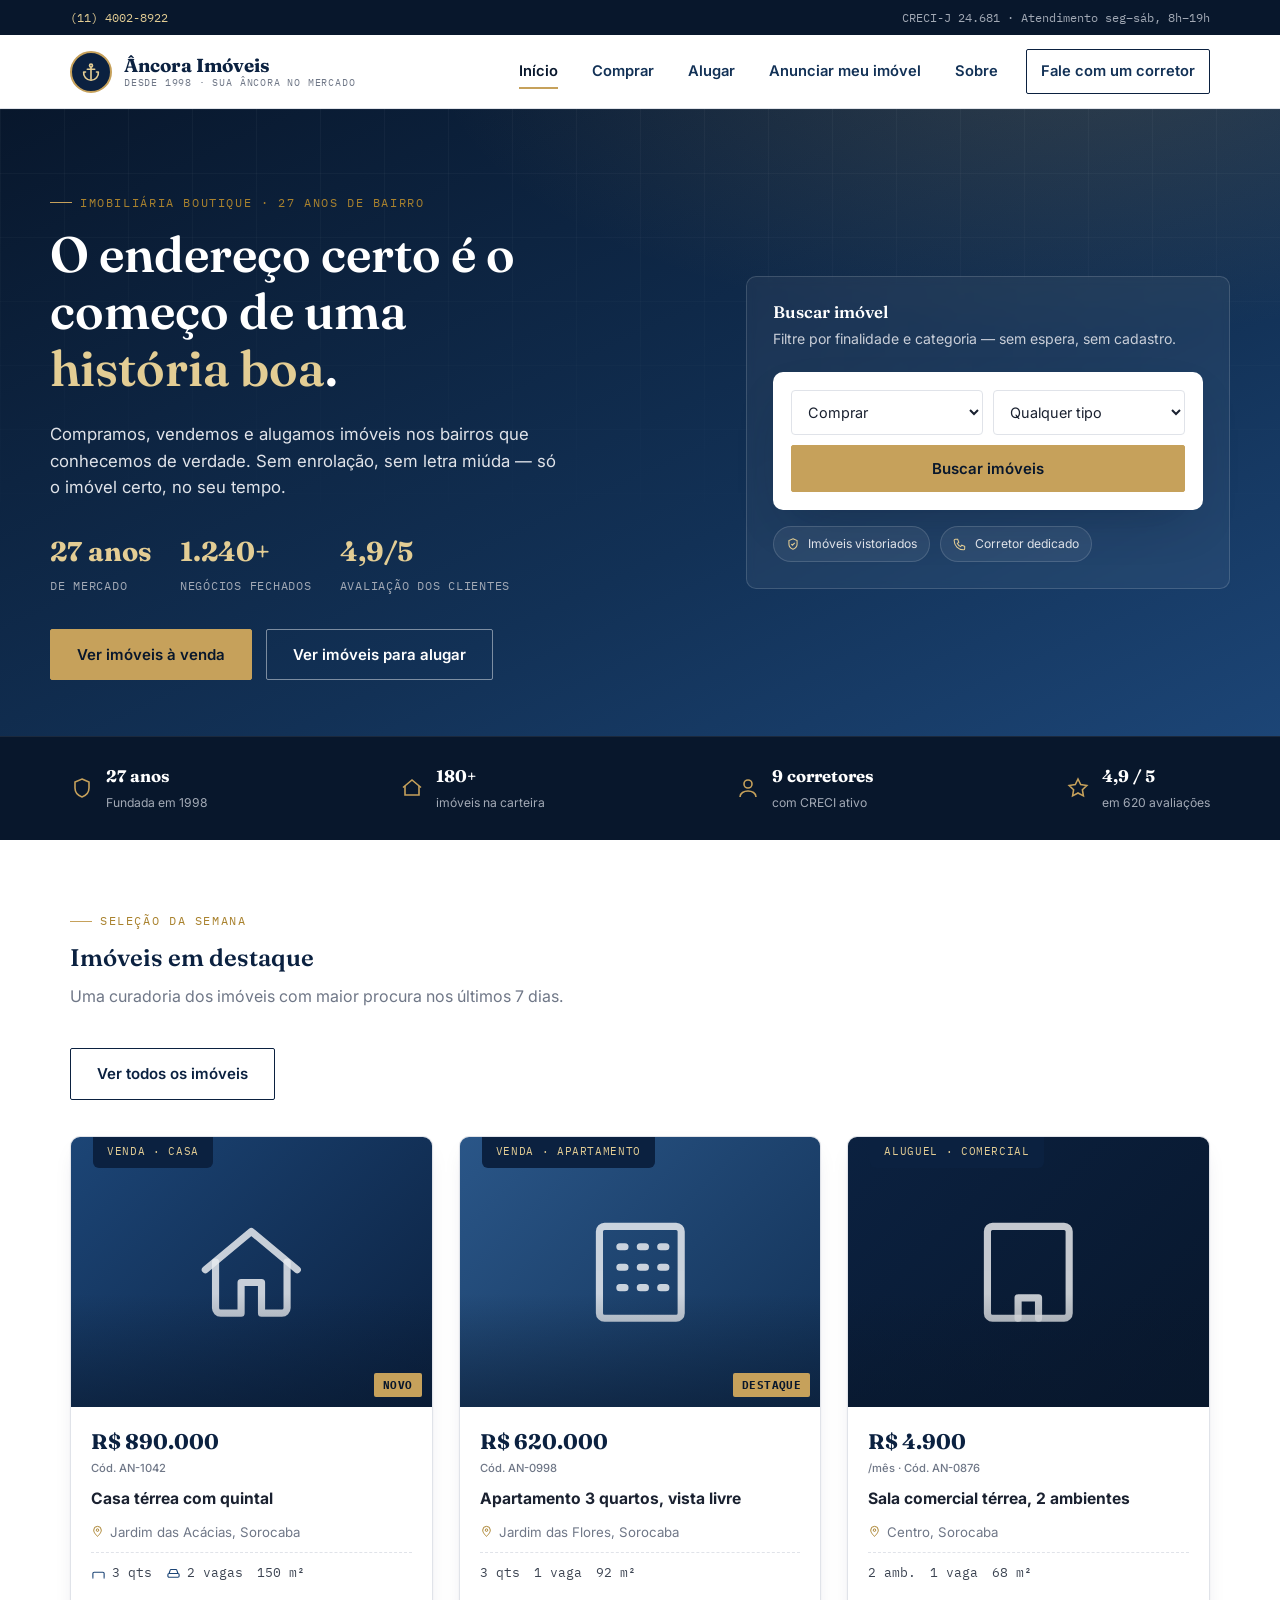
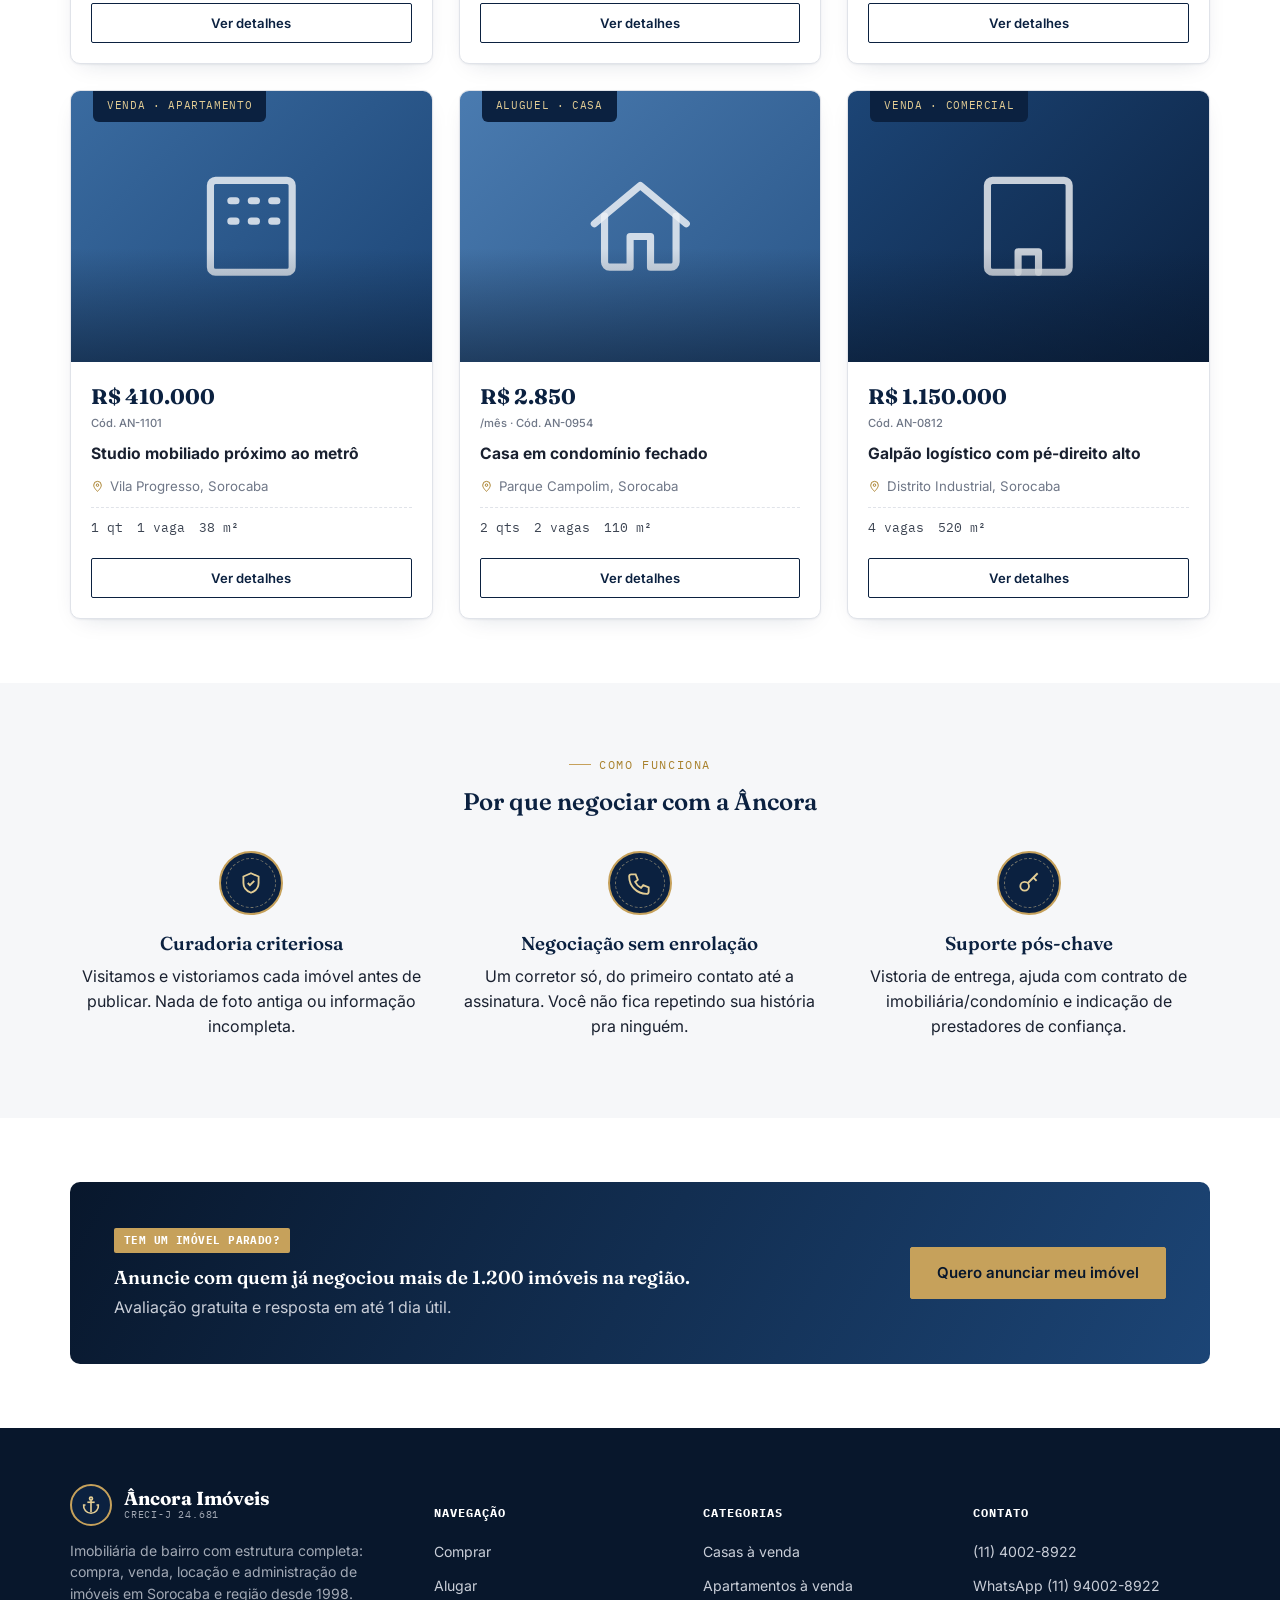
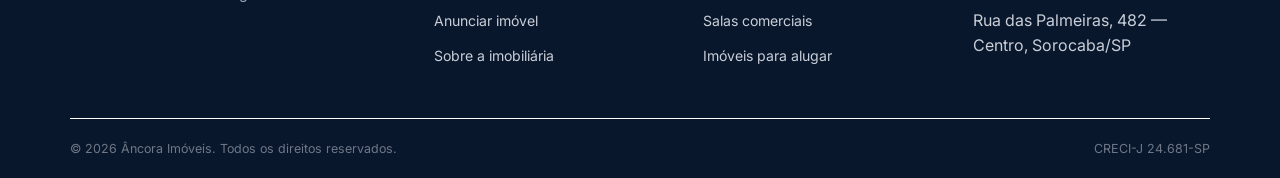
==== html/index.html @ 30a6186c "fix: mostrar ilustrações quando o catálogo não inclui fotos" ====
<!DOCTYPE html>
<html lang="pt-BR">
<head>
<meta charset="UTF-8">
<meta name="viewport" content="width=device-width, initial-scale=1.0">
<title>Âncora Imóveis — Comprar, alugar e anunciar imóveis</title>
<meta name="description" content="Imobiliária com 27 anos de mercado. Compre, alugue ou anuncie seu imóvel com quem entende do seu bairro.">
<link rel="preconnect" href="https://fonts.googleapis.com">
<link href="https://fonts.googleapis.com/css2?family=Fraunces:wght@500;600;700&family=Inter:wght@400;500;600;700&family=IBM+Plex+Mono:wght@500;600&display=swap" rel="stylesheet">
<link rel="stylesheet" href="../css/style.css">
</head>
<body>
<a class="skip-link" href="#conteudo">Pular para o conteúdo</a>

<div class="topbar">
  <div class="container">
    <div class="topbar__links">
      <a href="tel:+551140028922">(11) 4002-8922</a>
    </div>
    <div class="topbar__seal">CRECI-J 24.681 · Atendimento seg–sáb, 8h–19h</div>
  </div>
</div>

<header class="header">
  <div class="container">
    <a href="index.html" class="brand">
      <span class="brand__mark"><svg viewBox="0 0 24 24" fill="none" stroke="currentColor" stroke-width="1.8" stroke-linecap="round" stroke-linejoin="round" style="color:#e3cd94"><circle cx="12" cy="5" r="1.6"/><path d="M12 7v13"/><path d="M6 12H4a8 8 0 0 0 8 9 8 8 0 0 0 8-9h-2"/><path d="M8 9h8"/></svg></span>
      <span class="brand__text">
        <span class="brand__name">Âncora Imóveis</span>
        <span class="brand__tag">Desde 1998 · sua âncora no mercado</span>
      </span>
    </a>

    <input type="checkbox" id="nav-toggle" class="nav-toggle" aria-label="Menu de navegação" aria-controls="nav-principal">
    <nav id="nav-principal" class="nav" aria-label="Navegação principal">
      <a href="index.html" class="is-active" aria-current="page">Início</a>
      <a href="comprar.html">Comprar</a>
      <a href="alugar.html">Alugar</a>
      <a href="anunciar.html">Anunciar meu imóvel</a>
      <a href="sobre.html">Sobre</a>
      <a href="anunciar.html#contato" class="btn btn-outline-navy btn-sm">Fale com um corretor</a>
    </nav>
    <label for="nav-toggle" class="nav-toggle-btn" aria-hidden="true">
      <svg viewBox="0 0 24 24" fill="none" stroke="currentColor" stroke-width="2" stroke-linecap="round"><path d="M4 7h16M4 12h16M4 17h16"/></svg>
    </label>
  </div>
</header>

<main id="conteudo" tabindex="-1">

<section class="hero">
  <div class="container hero__inner">
    <div>
      <span class="eyebrow">Imobiliária boutique · 27 anos de bairro</span>
      <h1>O endereço certo é o começo de uma <em>história boa</em>.</h1>
      <p class="hero__lead">Compramos, vendemos e alugamos imóveis nos bairros que conhecemos de verdade. Sem enrolação, sem letra miúda — só o imóvel certo, no seu tempo.</p>

      <div class="hero__stats">
        <div class="hero__stat"><b>27 anos</b><span>de mercado</span></div>
        <div class="hero__stat"><b>1.240+</b><span>negócios fechados</span></div>
        <div class="hero__stat"><b>4,9/5</b><span>avaliação dos clientes</span></div>
      </div>

      <div class="hero__actions">
        <a href="comprar.html" class="btn btn-primary">Ver imóveis à venda</a>
        <a href="alugar.html" class="btn btn-outline">Ver imóveis para alugar</a>
      </div>
    </div>

    <div class="hero__panel">
      <h3>Buscar imóvel</h3>
      <p>Filtre por finalidade e categoria — sem espera, sem cadastro.</p>
      <form class="quicksearch" action="comprar.html" method="get">
        <select name="finalidade" aria-label="Finalidade">
          <option>Comprar</option>
          <option>Alugar</option>
        </select>
        <select name="tipo" aria-label="Tipo de imóvel">
          <option value="">Qualquer tipo</option>
          <option value="casa">Casa</option>
          <option value="apartamento">Apartamento</option>
          <option value="comercial">Comercial</option>
        </select>
        <button type="submit" class="btn btn-primary">Buscar imóveis</button>
      </form>
      <div class="hero__badge-row">
        <span class="mini-seal"><svg viewBox="0 0 24 24" fill="none" stroke="currentColor" stroke-width="1.8"><path d="M12 3l7 3v6c0 4.5-3 7.5-7 9-4-1.5-7-4.5-7-9V6l7-3Z"/><path d="M9 12l2 2 4-4"/></svg> Imóveis vistoriados</span>
        <span class="mini-seal"><svg viewBox="0 0 24 24" fill="none" stroke="currentColor" stroke-width="1.8"><path d="M4 4h4l2 5-2.5 2a12 12 0 0 0 5.5 5.5l2-2.5 5 2v4a2 2 0 0 1-2 2A16 16 0 0 1 2 6a2 2 0 0 1 2-2Z"/></svg> Corretor dedicado</span>
      </div>
    </div>
  </div>
</section>

<div class="trustbar">
  <div class="container">
    <div class="trustbar__item">
      <svg viewBox="0 0 24 24" fill="none" stroke="currentColor" stroke-width="1.6"><path d="M12 3l7 3v6c0 4.5-3 7.5-7 9-4-1.5-7-4.5-7-9V6l7-3Z"/></svg>
      <div><b>27 anos</b><span>Fundada em 1998</span></div>
    </div>
    <div class="trustbar__item">
      <svg viewBox="0 0 24 24" fill="none" stroke="currentColor" stroke-width="1.6"><path d="M3 11.5 12 4l9 7.5"/><path d="M5 10v9h14v-9"/></svg>
      <div><b>180+</b><span>imóveis na carteira</span></div>
    </div>
    <div class="trustbar__item">
      <svg viewBox="0 0 24 24" fill="none" stroke="currentColor" stroke-width="1.6"><circle cx="12" cy="8" r="4"/><path d="M4 21c0-4 4-6 8-6s8 2 8 6"/></svg>
      <div><b>9 corretores</b><span>com CRECI ativo</span></div>
    </div>
    <div class="trustbar__item">
      <svg viewBox="0 0 24 24" fill="none" stroke="currentColor" stroke-width="1.6"><path d="M12 3l2.7 5.6 6.1.9-4.4 4.3 1 6.1L12 17l-5.4 2.9 1-6.1L3.2 9.5l6.1-.9L12 3Z"/></svg>
      <div><b>4,9 / 5</b><span>em 620 avaliações</span></div>
    </div>
  </div>
</div>

<section class="section">
  <div class="container">
    <div class="section-head section-head--split">
      <div>
        <span class="eyebrow">Seleção da semana</span>
        <h2>Imóveis em destaque</h2>
        <p>Uma curadoria dos imóveis com maior procura nos últimos 7 dias.</p>
      </div>
      <a href="comprar.html" class="btn btn-outline-navy">Ver todos os imóveis</a>
    </div>

    <div class="grid grid--3">

      <article class="card">
        <span class="card__tab">Venda · Casa</span>
        <a href="imovel.html" class="card__photo ph-1">
          <span class="card__status">Novo</span>
          <svg viewBox="0 0 24 24" fill="none" stroke="currentColor" stroke-width="1.4" stroke-linecap="round" stroke-linejoin="round"><path d="M3 11.5 12 4l9 7.5"/><path d="M5 10v9a1 1 0 0 0 1 1h4v-6h4v6h4a1 1 0 0 0 1-1v-9"/></svg>
        </a>
        <div class="card__body">
          <div class="card__price">R$ 890.000 <small>Cód. AN-1042</small></div>
          <div class="card__title">Casa térrea com quintal</div>
          <div class="card__loc"><svg viewBox="0 0 24 24" fill="none" stroke="currentColor" stroke-width="1.8"><path d="M12 21s-7-6.1-7-11.5A7 7 0 0 1 19 9.5C19 14.9 12 21 12 21Z"/><circle cx="12" cy="9.5" r="2.3"/></svg> Jardim das Acácias, Sorocaba</div>
          <div class="card__meta">
            <span><svg viewBox="0 0 24 24" fill="none" stroke="currentColor" stroke-width="1.8"><path d="M3 18v-6a2 2 0 0 1 2-2h14a2 2 0 0 1 2 2v6"/><path d="M3 18v2M21 18v2"/></svg> 3 qts</span>
            <span><svg viewBox="0 0 24 24" fill="none" stroke="currentColor" stroke-width="1.8"><rect x="3" y="12" width="18" height="6" rx="2"/><path d="M5 12 6.5 7A2 2 0 0 1 8.4 5.5h7.2A2 2 0 0 1 17.5 7L19 12"/></svg> 2 vagas</span>
            <span>150 m²</span>
          </div>
        </div>
        <div class="card__cta"><a href="imovel.html" class="btn btn-outline-navy btn-block btn-sm">Ver detalhes</a></div>
      </article>

      <article class="card">
        <span class="card__tab">Venda · Apartamento</span>
        <a href="imovel.html" class="card__photo ph-2">
          <span class="card__status">Destaque</span>
          <svg viewBox="0 0 24 24" fill="none" stroke="currentColor" stroke-width="1.4" stroke-linecap="round" stroke-linejoin="round"><rect x="4" y="3" width="16" height="18" rx="1"/><path d="M8 7h1M12 7h1M16 7h1M8 11h1M12 11h1M16 11h1M8 15h1M12 15h1M16 15h1"/></svg>
        </a>
        <div class="card__body">
          <div class="card__price">R$ 620.000 <small>Cód. AN-0998</small></div>
          <div class="card__title">Apartamento 3 quartos, vista livre</div>
          <div class="card__loc"><svg viewBox="0 0 24 24" fill="none" stroke="currentColor" stroke-width="1.8"><path d="M12 21s-7-6.1-7-11.5A7 7 0 0 1 19 9.5C19 14.9 12 21 12 21Z"/><circle cx="12" cy="9.5" r="2.3"/></svg> Jardim das Flores, Sorocaba</div>
          <div class="card__meta">
            <span>3 qts</span>
            <span>1 vaga</span>
            <span>92 m²</span>
          </div>
        </div>
        <div class="card__cta"><a href="imovel.html" class="btn btn-outline-navy btn-block btn-sm">Ver detalhes</a></div>
      </article>

      <article class="card">
        <span class="card__tab">Aluguel · Comercial</span>
        <a href="imovel.html" class="card__photo ph-4">
          <svg viewBox="0 0 24 24" fill="none" stroke="currentColor" stroke-width="1.4" stroke-linecap="round" stroke-linejoin="round"><rect x="4" y="3" width="16" height="18" rx="1"/><path d="M10 21v-4h4v4"/></svg>
        </a>
        <div class="card__body">
          <div class="card__price">R$ 4.900<small>/mês · Cód. AN-0876</small></div>
          <div class="card__title">Sala comercial térrea, 2 ambientes</div>
          <div class="card__loc"><svg viewBox="0 0 24 24" fill="none" stroke="currentColor" stroke-width="1.8"><path d="M12 21s-7-6.1-7-11.5A7 7 0 0 1 19 9.5C19 14.9 12 21 12 21Z"/><circle cx="12" cy="9.5" r="2.3"/></svg> Centro, Sorocaba</div>
          <div class="card__meta">
            <span>2 amb.</span>
            <span>1 vaga</span>
            <span>68 m²</span>
          </div>
        </div>
        <div class="card__cta"><a href="imovel.html" class="btn btn-outline-navy btn-block btn-sm">Ver detalhes</a></div>
      </article>

      <article class="card">
        <span class="card__tab">Venda · Apartamento</span>
        <a href="imovel.html" class="card__photo ph-3">
          <svg viewBox="0 0 24 24" fill="none" stroke="currentColor" stroke-width="1.4" stroke-linecap="round" stroke-linejoin="round"><rect x="4" y="3" width="16" height="18" rx="1"/><path d="M8 7h1M12 7h1M16 7h1M8 11h1M12 11h1M16 11h1"/></svg>
        </a>
        <div class="card__body">
          <div class="card__price">R$ 410.000 <small>Cód. AN-1101</small></div>
          <div class="card__title">Studio mobiliado próximo ao metrô</div>
          <div class="card__loc"><svg viewBox="0 0 24 24" fill="none" stroke="currentColor" stroke-width="1.8"><path d="M12 21s-7-6.1-7-11.5A7 7 0 0 1 19 9.5C19 14.9 12 21 12 21Z"/><circle cx="12" cy="9.5" r="2.3"/></svg> Vila Progresso, Sorocaba</div>
          <div class="card__meta">
            <span>1 qt</span>
            <span>1 vaga</span>
            <span>38 m²</span>
          </div>
        </div>
        <div class="card__cta"><a href="imovel.html" class="btn btn-outline-navy btn-block btn-sm">Ver detalhes</a></div>
      </article>

      <article class="card">
        <span class="card__tab">Aluguel · Casa</span>
        <a href="imovel.html" class="card__photo ph-5">
          <svg viewBox="0 0 24 24" fill="none" stroke="currentColor" stroke-width="1.4" stroke-linecap="round" stroke-linejoin="round"><path d="M3 11.5 12 4l9 7.5"/><path d="M5 10v9a1 1 0 0 0 1 1h4v-6h4v6h4a1 1 0 0 0 1-1v-9"/></svg>
        </a>
        <div class="card__body">
          <div class="card__price">R$ 2.850<small>/mês · Cód. AN-0954</small></div>
          <div class="card__title">Casa em condomínio fechado</div>
          <div class="card__loc"><svg viewBox="0 0 24 24" fill="none" stroke="currentColor" stroke-width="1.8"><path d="M12 21s-7-6.1-7-11.5A7 7 0 0 1 19 9.5C19 14.9 12 21 12 21Z"/><circle cx="12" cy="9.5" r="2.3"/></svg> Parque Campolim, Sorocaba</div>
          <div class="card__meta">
            <span>2 qts</span>
            <span>2 vagas</span>
            <span>110 m²</span>
          </div>
        </div>
        <div class="card__cta"><a href="imovel.html" class="btn btn-outline-navy btn-block btn-sm">Ver detalhes</a></div>
      </article>

      <article class="card">
        <span class="card__tab">Venda · Comercial</span>
        <a href="imovel.html" class="card__photo ph-1">
          <svg viewBox="0 0 24 24" fill="none" stroke="currentColor" stroke-width="1.4" stroke-linecap="round" stroke-linejoin="round"><rect x="4" y="3" width="16" height="18" rx="1"/><path d="M10 21v-4h4v4"/></svg>
        </a>
        <div class="card__body">
          <div class="card__price">R$ 1.150.000 <small>Cód. AN-0812</small></div>
          <div class="card__title">Galpão logístico com pé-direito alto</div>
          <div class="card__loc"><svg viewBox="0 0 24 24" fill="none" stroke="currentColor" stroke-width="1.8"><path d="M12 21s-7-6.1-7-11.5A7 7 0 0 1 19 9.5C19 14.9 12 21 12 21Z"/><circle cx="12" cy="9.5" r="2.3"/></svg> Distrito Industrial, Sorocaba</div>
          <div class="card__meta">
            <span>4 vagas</span>
            <span>520 m²</span>
          </div>
        </div>
        <div class="card__cta"><a href="imovel.html" class="btn btn-outline-navy btn-block btn-sm">Ver detalhes</a></div>
      </article>

    </div>
  </div>
</section>

<section class="section section--muted">
  <div class="container">
    <div class="section-head text-center" style="margin-left:auto;margin-right:auto;text-align:center">
      <span class="eyebrow" style="justify-content:center">Como funciona</span>
      <h2>Por que negociar com a Âncora</h2>
    </div>
    <div class="grid grid--3">
      <div style="text-align:center">
        <div class="seal" style="margin:0 auto 18px"><svg viewBox="0 0 24 24" fill="none" stroke="currentColor" stroke-width="1.7"><path d="M12 3l7 3v6c0 4.5-3 7.5-7 9-4-1.5-7-4.5-7-9V6l7-3Z"/><path d="M9 12l2 2 4-4"/></svg></div>
        <h3>Curadoria criteriosa</h3>
        <p>Visitamos e vistoriamos cada imóvel antes de publicar. Nada de foto antiga ou informação incompleta.</p>
      </div>
      <div style="text-align:center">
        <div class="seal" style="margin:0 auto 18px"><svg viewBox="0 0 24 24" fill="none" stroke="currentColor" stroke-width="1.7"><path d="M4 4h4l2 5-2.5 2a12 12 0 0 0 5.5 5.5l2-2.5 5 2v4a2 2 0 0 1-2 2A16 16 0 0 1 2 6a2 2 0 0 1 2-2Z"/></svg></div>
        <h3>Negociação sem enrolação</h3>
        <p>Um corretor só, do primeiro contato até a assinatura. Você não fica repetindo sua história pra ninguém.</p>
      </div>
      <div style="text-align:center">
        <div class="seal" style="margin:0 auto 18px"><svg viewBox="0 0 24 24" fill="none" stroke="currentColor" stroke-width="1.7"><circle cx="8" cy="15" r="4"/><path d="M11 12 20 3"/><path d="M16 7l3 3"/></svg></div>
        <h3>Suporte pós-chave</h3>
        <p>Vistoria de entrega, ajuda com contrato de imobiliária/condomínio e indicação de prestadores de confiança.</p>
      </div>
    </div>
  </div>
</section>

<section class="section">
  <div class="container">
    <div class="cta-band">
      <div>
        <span class="badge-gold">Tem um imóvel parado?</span>
        <h3>Anuncie com quem já negociou mais de 1.200 imóveis na região.</h3>
        <p>Avaliação gratuita e resposta em até 1 dia útil.</p>
      </div>
      <a href="anunciar.html" class="btn btn-primary">Quero anunciar meu imóvel</a>
    </div>
  </div>
</section>

</main>

<footer class="footer">
  <div class="container">
    <div class="footer__grid">
      <div class="footer__brand">
        <a href="index.html" class="brand" style="margin-bottom:14px;display:flex">
          <span class="brand__mark"><svg viewBox="0 0 24 24" fill="none" stroke="currentColor" stroke-width="1.8" style="color:#e3cd94"><circle cx="12" cy="5" r="1.6"/><path d="M12 7v13"/><path d="M6 12H4a8 8 0 0 0 8 9 8 8 0 0 0 8-9h-2"/><path d="M8 9h8"/></svg></span>
          <span class="brand__text">
            <span class="brand__name">Âncora Imóveis</span>
            <span class="brand__tag">CRECI-J 24.681</span>
          </span>
        </a>
        <p>Imobiliária de bairro com estrutura completa: compra, venda, locação e administração de imóveis em Sorocaba e região desde 1998.</p>
      </div>
      <div>
        <h5>Navegação</h5>
        <ul>
          <li><a href="comprar.html">Comprar</a></li>
          <li><a href="alugar.html">Alugar</a></li>
          <li><a href="anunciar.html">Anunciar imóvel</a></li>
          <li><a href="sobre.html">Sobre a imobiliária</a></li>
        </ul>
      </div>
      <div>
        <h5>Categorias</h5>
        <ul>
          <li><a href="comprar.html#cat-casa">Casas à venda</a></li>
          <li><a href="comprar.html#cat-apto">Apartamentos à venda</a></li>
          <li><a href="comprar.html#cat-comercial">Salas comerciais</a></li>
          <li><a href="alugar.html">Imóveis para alugar</a></li>
        </ul>
      </div>
      <div>
        <h5>Contato</h5>
        <ul>
          <li><a href="tel:+551140028922">(11) 4002-8922</a></li>
          <li><a href="https://wa.me/5511940028922">WhatsApp (11) 94002-8922</a></li>

          <li>Rua das Palmeiras, 482 — Centro, Sorocaba/SP</li>
        </ul>
      </div>
    </div>
    <div class="footer__bottom">
      <span>© 2026 Âncora Imóveis. Todos os direitos reservados.</span>
      <span>CRECI-J 24.681-SP</span>
    </div>
  </div>
</footer>

<script src="../script/main.js"></script>
</body>
</html>
---- css/style.css ----
:root{
  --navy-950:#08172c;
  --navy-900:#0b2140;
  --navy-800:#123156;
  --navy-700:#1c4576;
  --white:#ffffff;
  --gray-50:#f6f7f9;
  --gray-100:#eef0f3;
  --gray-200:#e0e3e9;
  --gray-300:#c9ced8;
  --gray-400:#a2a9b5;
  --gray-500:#6f7787;
  --gray-700:#3c4452;
  --ink:#1a2130;
  --gold-300:#e3cd94;
  --gold-500:#c6a15b;
  --gold-600:#a9822e;
  --ok:#2f7a4f;

  
  --f-display:"Fraunces", Georgia, "Times New Roman", serif;
  --f-body:"Inter", -apple-system, BlinkMacSystemFont, "Segoe UI", sans-serif;
  --f-mono:"IBM Plex Mono", "Courier New", monospace;

  
  --radius-s:4px;
  --radius-m:10px;
  --shadow-card:0 1px 2px rgba(11,33,64,.06), 0 8px 24px -12px rgba(11,33,64,.18);
  --shadow-pop:0 20px 50px -20px rgba(8,23,44,.35);
  --container:1180px;
}

*,*::before,*::after{box-sizing:border-box}
html{scroll-behavior:smooth}
body{
  margin:0;
  font-family:var(--f-body);
  color:var(--ink);
  background:var(--white);
  line-height:1.55;
  -webkit-font-smoothing:antialiased;
}
img{max-width:100%;display:block}
a{color:inherit;text-decoration:none}
ul{list-style:none;margin:0;padding:0}
h1,h2,h3,h4{font-family:var(--f-display);margin:0 0 .5em;font-weight:600;color:var(--navy-900);line-height:1.15}
p{margin:0 0 1em}
button{font-family:inherit}
:focus-visible{outline:3px solid var(--gold-500);outline-offset:2px}

.skip-link{
  position:fixed;top:12px;left:12px;z-index:100;
  padding:10px 16px;background:var(--white);color:var(--navy-950);
  transform:translateY(calc(-100% - 16px));
}
.skip-link:focus{transform:none}
#conteudo,#contato{scroll-margin-top:88px}

.container{max-width:var(--container);margin:0 auto;padding:0 20px}
.section{padding:64px 0}
.section--tight{padding:40px 0}
.section--muted{background:var(--gray-50)}
.section--navy{background:linear-gradient(160deg,var(--navy-950),var(--navy-800));color:var(--white)}
.section--navy h2,.section--navy h3{color:var(--white)}

.eyebrow{
  font-family:var(--f-mono);
  font-size:.72rem;
  letter-spacing:.14em;
  text-transform:uppercase;
  color:var(--gold-600);
  display:inline-flex;
  align-items:center;
  gap:8px;
  margin-bottom:14px;
}
.eyebrow::before{content:"";width:22px;height:1px;background:var(--gold-500)}
.section--navy .eyebrow{color:var(--gold-300)}
.section--navy .eyebrow::before{background:var(--gold-300)}

.section-head{max-width:640px;margin-bottom:36px}
.section-head p{color:var(--gray-500)}
.section--navy .section-head p{color:var(--gray-200)}
.section-head--split{display:flex;justify-content:space-between;align-items:flex-end;gap:24px;flex-wrap:wrap}

/* Parte de Botões*/
.btn{
  display:inline-flex;align-items:center;justify-content:center;gap:8px;
  padding:13px 26px;border-radius:2px;font-weight:600;font-size:.94rem;
  border:1px solid transparent;cursor:pointer;transition:transform .15s ease, background .2s ease, color .2s ease, border-color .2s ease;
  white-space:nowrap;
}
.btn-primary{background:var(--gold-500);color:var(--navy-950);border-color:var(--gold-500)}
.btn-primary:hover{background:var(--gold-600);border-color:var(--gold-600)}
.btn-outline{background:transparent;color:var(--white);border-color:rgba(255,255,255,.45)}
.btn-outline:hover{background:rgba(255,255,255,.1);border-color:var(--white)}
.btn-outline-navy{background:transparent;color:var(--navy-900);border-color:var(--navy-900)}
.btn-outline-navy:hover{background:var(--navy-900);color:var(--white)}
.btn-block{width:100%}
.btn-sm{padding:9px 16px;font-size:.82rem}

/* Cabeçalho */
.topbar{
  background:var(--navy-950);color:var(--gray-200);font-size:.78rem;
  font-family:var(--f-mono);
}
.topbar .container{display:flex;justify-content:space-between;align-items:center;padding-top:8px;padding-bottom:8px;gap:16px;flex-wrap:wrap}
.topbar a{color:var(--gold-300)}
.topbar__seal{display:flex;align-items:center;gap:6px;color:var(--gray-400)}

.header{
  position:sticky;top:0;z-index:50;
  background:rgba(255,255,255,.94);
  backdrop-filter:blur(6px);
  border-bottom:1px solid var(--gray-200);
}
.header .container{display:flex;align-items:center;justify-content:space-between;padding-top:14px;padding-bottom:14px}

.brand{display:flex;align-items:center;gap:12px}
.brand__mark{
  width:42px;height:42px;border-radius:50%;
  background:var(--navy-900);
  display:flex;align-items:center;justify-content:center;flex-shrink:0;
  border:2px solid var(--gold-500);
}
.brand__mark svg{width:22px;height:22px}
.brand__text{display:flex;flex-direction:column;line-height:1.1}
.brand__name{font-family:var(--f-display);font-weight:700;font-size:1.18rem;color:var(--navy-900)}
.brand__tag{font-family:var(--f-mono);font-size:.63rem;letter-spacing:.08em;color:var(--gray-500);text-transform:uppercase}

.nav{display:flex;align-items:center;gap:6px}
.nav a{
  padding:10px 14px;font-weight:600;font-size:.92rem;color:var(--navy-800);
  border-radius:2px; position:relative;
}
.nav a:hover{color:var(--gold-600)}
.nav a.is-active{color:var(--navy-950)}
.nav a.is-active::after{
  content:"";position:absolute;left:14px;right:14px;bottom:4px;height:2px;background:var(--gold-500);
}
.nav .btn{margin-left:8px}

.nav-toggle{display:none}
.nav-toggle-btn{display:none}


.hero{
  position:relative;
  background:
    radial-gradient(1100px 480px at 85% -10%, rgba(198,161,91,.18), transparent 60%),
    linear-gradient(155deg,var(--navy-950) 0%,var(--navy-800) 62%, var(--navy-700) 100%);
  color:var(--white);
  overflow:hidden;
}
.hero::before{
  content:"";position:absolute;inset:0;
  background-image:
    linear-gradient(rgba(255,255,255,.05) 1px, transparent 1px),
    linear-gradient(90deg, rgba(255,255,255,.05) 1px, transparent 1px);
  background-size:64px 64px;
  mask-image:linear-gradient(180deg,rgba(0,0,0,.7),transparent 75%);
  pointer-events:none;
}
.hero__inner{position:relative;padding:76px 0 56px;display:grid;grid-template-columns:1.15fr .85fr;gap:40px;align-items:center}
.hero h1{color:var(--white);font-size:clamp(2.1rem,4vw,3.1rem);max-width:16ch}
.hero h1 em{font-style:normal;color:var(--gold-300)}
.hero__lead{color:var(--gray-200);max-width:46ch;font-size:1.05rem}
.hero__stats{display:flex;gap:28px;margin-top:30px;flex-wrap:wrap}
.hero__stat b{display:block;font-family:var(--f-display);font-size:1.7rem;color:var(--gold-300)}
.hero__stat span{font-size:.78rem;color:var(--gray-400);font-family:var(--f-mono);text-transform:uppercase;letter-spacing:.06em}
.hero__actions{display:flex;gap:14px;margin-top:32px;flex-wrap:wrap}

.hero__panel{
  background:rgba(255,255,255,.05);
  border:1px solid rgba(255,255,255,.15);
  border-radius:var(--radius-m);
  padding:26px;
  backdrop-filter:blur(4px);
}
.hero__panel h3{color:var(--white);font-size:1.05rem;margin-bottom:6px}
.hero__panel p{color:var(--gray-300);font-size:.88rem}
.hero__badge-row{display:flex;gap:10px;margin-top:16px;flex-wrap:wrap}
.mini-seal{
  display:flex;align-items:center;gap:8px;
  background:rgba(255,255,255,.06);border:1px solid rgba(255,255,255,.14);
  padding:8px 12px;border-radius:999px;font-size:.76rem;color:var(--gray-200);
}
.mini-seal svg{width:14px;height:14px;color:var(--gold-300)}

/* Busca rápida */
.quicksearch{
  margin-top:22px;background:var(--white);border-radius:var(--radius-m);
  padding:18px;display:grid;grid-template-columns:repeat(2,minmax(0,1fr));gap:10px;
  box-shadow:var(--shadow-pop);
}
.quicksearch select,.quicksearch input{
  border:1px solid var(--gray-200);border-radius:var(--radius-s);padding:12px 12px;
  font-family:var(--f-body);font-size:.9rem;color:var(--ink);background:var(--white);
}
.quicksearch .btn{width:100%;grid-column:1/-1}

/* Ficha de imóvel*/
.grid{display:grid;gap:26px}
.grid--3{grid-template-columns:repeat(3,minmax(0,1fr))}
.grid--2{grid-template-columns:repeat(2,minmax(0,1fr))}

.card{
  background:var(--white);
  border:1px solid var(--gray-200);
  border-radius:var(--radius-m);
  overflow:hidden;
  box-shadow:var(--shadow-card);
  display:flex;flex-direction:column;
  transition:transform .18s ease, box-shadow .18s ease;
  position:relative;
}
.card:hover{transform:translateY(-4px);box-shadow:0 24px 40px -20px rgba(11,33,64,.28)}

.card__tab{
  position:absolute;top:0;left:22px;
  background:var(--navy-900);color:var(--gold-300);
  font-family:var(--f-mono);font-size:.68rem;letter-spacing:.06em;text-transform:uppercase;
  padding:6px 14px 8px;border-radius:0 0 6px 6px;z-index:2;
}

.card__photo{
  position:relative;aspect-ratio:4/3;
  display:flex;align-items:center;justify-content:center;
  color:rgba(255,255,255,.85);
  overflow:hidden;
}
.card__photo svg{width:34%;opacity:.9}
.card__photo::after{
  content:"";position:absolute;inset:0;
  background:linear-gradient(0deg, rgba(8,23,44,.55) 0%, transparent 42%);
}
.ph-1{background:linear-gradient(135deg,#1c4576,#0b2140)}
.ph-2{background:linear-gradient(135deg,#2a5688,#123156)}
.ph-3{background:linear-gradient(135deg,#3a6ba0,#1c4576)}
.ph-4{background:linear-gradient(135deg,#0b2140,#08172c)}
.ph-5{background:linear-gradient(135deg,#4a7bb0,#2a5688)}

/* As fotos de imóveis, galeria e equipe */
.card__photo img,
.dgallery__slide img,
.dgallery__thumbs label img,
.team__photo img{
  width:100%;height:100%;object-fit:cover;display:block;position:relative;z-index:0;
}

.card__photo:has(img) svg,
.dgallery__slide:has(img) svg,
.team__photo:has(img) svg{display:none}

.card__status{
  position:absolute;bottom:10px;right:10px;z-index:2;
  background:var(--gold-500);color:var(--navy-950);
  font-family:var(--f-mono);font-size:.66rem;font-weight:700;letter-spacing:.04em;
  padding:4px 9px;border-radius:2px;text-transform:uppercase;
}

.card__body{padding:18px 20px 20px;display:flex;flex-direction:column;gap:10px;flex:1}
.card__price{font-family:var(--f-display);font-size:1.32rem;color:var(--navy-900);font-weight:700}
.card__price small{font-family:var(--f-body);font-size:.7rem;color:var(--gray-500);font-weight:500;display:block;margin-top:2px}
.card__title{font-size:.98rem;font-weight:700;color:var(--ink)}
.card__loc{font-size:.83rem;color:var(--gray-500);display:flex;align-items:center;gap:6px}
.card__loc svg{width:13px;height:13px;color:var(--gold-600);flex-shrink:0}

.card__meta{display:flex;gap:14px;padding-top:10px;border-top:1px dashed var(--gray-200);margin-top:auto;flex-wrap:wrap}
.card__meta span{display:flex;align-items:center;gap:6px;font-size:.8rem;color:var(--gray-700);font-family:var(--f-mono)}
.card__meta svg{width:15px;height:15px;color:var(--navy-700)}

.card__cta{padding:0 20px 20px}


.seal{
  width:64px;height:64px;border-radius:50%;
  border:2px solid var(--gold-500);
  display:flex;align-items:center;justify-content:center;flex-shrink:0;
  background:var(--navy-900);color:var(--gold-300);
  position:relative;
}
.seal::before{
  content:"";position:absolute;inset:5px;border:1px dashed rgba(230,205,148,.5);border-radius:50%;
}
.seal svg{width:26px;height:26px}


.trustbar{background:var(--navy-950);border-top:1px solid rgba(255,255,255,.08)}
.trustbar .container{display:flex;justify-content:space-between;padding:26px 20px;flex-wrap:wrap;gap:20px}
.trustbar__item{display:flex;align-items:center;gap:12px;color:var(--gray-200)}
.trustbar__item b{display:block;color:var(--white);font-family:var(--f-display);font-size:1.05rem}
.trustbar__item span{font-size:.76rem;color:var(--gray-400)}
.trustbar__item svg{width:24px;height:24px;color:var(--gold-500)}


.tabs{position:relative}
.target-hook{position:absolute;top:-120px}
.tabs__nav{display:flex;gap:8px;flex-wrap:wrap;border-bottom:1px solid var(--gray-200);margin-bottom:30px;padding-bottom:0}
.tabs__nav a{
  padding:12px 20px;font-weight:700;color:var(--gray-500);
  cursor:pointer;border-bottom:3px solid transparent;margin-bottom:-1px;display:inline-block;
  transition:color .15s ease, border-color .15s ease;
  font-family:var(--f-mono);letter-spacing:.02em;text-transform:uppercase;font-size:.78rem;
}
.tabs__nav a:hover{color:var(--navy-800)}
.tabs__panel{display:none}

/* painel padrão*/
.panel-todos{display:block}
.panel-casa,.panel-apto,.panel-comercial{display:none}
.tabs__nav a[href="#cat-todos"]{color:var(--navy-950);border-color:var(--gold-500)}

#cat-casa:target ~ .tabs__nav a[href="#cat-todos"],
#cat-apto:target ~ .tabs__nav a[href="#cat-todos"],
#cat-comercial:target ~ .tabs__nav a[href="#cat-todos"]{color:var(--gray-500);border-color:transparent}

#cat-casa:target ~ .tabs__nav a[href="#cat-casa"],
#cat-apto:target ~ .tabs__nav a[href="#cat-apto"],
#cat-comercial:target ~ .tabs__nav a[href="#cat-comercial"]{color:var(--navy-950);border-color:var(--gold-500)}

#cat-casa:target ~ .tabs__panels .panel-todos,
#cat-apto:target ~ .tabs__panels .panel-todos,
#cat-comercial:target ~ .tabs__panels .panel-todos{display:none}

#cat-casa:target ~ .tabs__panels .panel-casa{display:block}
#cat-apto:target ~ .tabs__panels .panel-apto{display:block}
#cat-comercial:target ~ .tabs__panels .panel-comercial{display:block}

.tabs__count{
  font-family:var(--f-mono);font-size:.7rem;color:var(--gray-400);margin-left:6px;
}

/*  Filtro lateral  */
.filterbox{background:var(--gray-50);border:1px solid var(--gray-200);border-radius:var(--radius-m);padding:20px}
.filterbox h4{font-size:.82rem;text-transform:uppercase;letter-spacing:.05em;color:var(--gray-500);font-family:var(--f-mono);margin-bottom:14px}
.filterbox fieldset{border:0;padding:0;margin:0 0 18px}
.filterbox legend{font-weight:700;font-size:.85rem;margin-bottom:8px;color:var(--ink)}
.filterbox label{display:flex;align-items:center;gap:8px;font-size:.86rem;padding:6px 0;color:var(--gray-700);cursor:pointer}
.filterbox input[type=checkbox],.filterbox input[type=radio]{accent-color:var(--gold-600);width:16px;height:16px}

/*  layout  */
.listing{display:grid;grid-template-columns:260px minmax(0,1fr);gap:32px;align-items:start}
.listing.listing--reverse{grid-template-columns:minmax(0,1fr) 300px}
.page-hero{
  background:linear-gradient(160deg,var(--navy-950),var(--navy-800));
  color:var(--white);padding:44px 0;
}
.page-hero h1{color:var(--white);margin-bottom:8px}
.page-hero p{color:var(--gray-300);max-width:60ch;margin:0}
.breadcrumb{font-family:var(--f-mono);font-size:.74rem;color:var(--gold-300);margin-bottom:14px}
.breadcrumb a{color:var(--gold-300)}
.breadcrumb span{color:var(--gray-400);margin:0 6px}

/*  Detalhe do imóvel  */
.gallery{display:grid;grid-template-columns:2fr 1fr;gap:8px;border-radius:var(--radius-m);overflow:hidden}
.gallery__main{aspect-ratio:16/11}
.gallery__side{display:grid;grid-template-rows:1fr 1fr;gap:8px}
.gallery__side .card__photo,.gallery__main.card__photo{aspect-ratio:auto;height:100%}

/* Galeria com troca de foto) */
.dgallery input[type=radio]{position:absolute;opacity:0;pointer-events:none}
.dgallery__main{position:relative;border-radius:var(--radius-m);overflow:hidden;aspect-ratio:16/10;background:var(--navy-900)}
.dgallery__slide{position:absolute;inset:0;display:none;aspect-ratio:auto;flex-direction:column;gap:8px}
.dgallery__placeholder,.dgallery__thumbs label span{font-size:.78rem;font-weight:700}
.dgallery__slide:has(img) .dgallery__placeholder,.dgallery__thumbs label:has(img) span{display:none}
.dgallery__thumbs{display:grid;grid-template-columns:repeat(5,1fr);gap:8px;margin-top:8px}
.dgallery__thumbs label{aspect-ratio:1;border-radius:6px;overflow:hidden;cursor:pointer;border:2px solid transparent;display:grid;place-items:center}
.dgallery__thumbs label .card__photo{aspect-ratio:auto;height:100%;width:100%}
#dg1:checked ~ .dgallery__main .slide-1,
#dg2:checked ~ .dgallery__main .slide-2,
#dg3:checked ~ .dgallery__main .slide-3,
#dg4:checked ~ .dgallery__main .slide-4,
#dg5:checked ~ .dgallery__main .slide-5{display:flex}
#dg1:checked ~ .dgallery__thumbs label[for="dg1"],
#dg2:checked ~ .dgallery__thumbs label[for="dg2"],
#dg3:checked ~ .dgallery__thumbs label[for="dg3"],
#dg4:checked ~ .dgallery__thumbs label[for="dg4"],
#dg5:checked ~ .dgallery__thumbs label[for="dg5"]{border-color:var(--gold-500)}
#dg1:focus-visible ~ .dgallery__thumbs label[for="dg1"],
#dg2:focus-visible ~ .dgallery__thumbs label[for="dg2"],
#dg3:focus-visible ~ .dgallery__thumbs label[for="dg3"],
#dg4:focus-visible ~ .dgallery__thumbs label[for="dg4"],
#dg5:focus-visible ~ .dgallery__thumbs label[for="dg5"]{outline:3px solid var(--navy-900);outline-offset:2px}

.spec-grid{display:grid;grid-template-columns:repeat(4,1fr);gap:1px;background:var(--gray-200);border:1px solid var(--gray-200);border-radius:var(--radius-m);overflow:hidden;margin:26px 0}
.spec{background:var(--white);padding:18px;text-align:center}
.spec b{display:block;font-family:var(--f-display);font-size:1.3rem;color:var(--navy-900)}
.spec span{font-size:.74rem;color:var(--gray-500);font-family:var(--f-mono);text-transform:uppercase}

.feature-list{display:grid;grid-template-columns:1fr 1fr;gap:10px 20px}
.feature-list li{display:flex;align-items:center;gap:10px;font-size:.92rem;padding:8px 0;border-bottom:1px solid var(--gray-100)}
.feature-list svg{width:16px;height:16px;color:var(--ok);flex-shrink:0}

.map-approx{
  background:var(--gray-50);border:1px dashed var(--gray-400);border-radius:var(--radius-m);
  padding:34px 24px;text-align:center;color:var(--gray-500);
}
.map-approx svg{width:34px;height:34px;color:var(--gold-600);margin:0 auto 10px}

.sticky-card{position:sticky;top:96px;background:var(--white);border:1px solid var(--gray-200);border-radius:var(--radius-m);box-shadow:var(--shadow-card);padding:24px}

.detail-layout{display:grid;grid-template-columns:minmax(0,1fr) 360px;gap:32px;align-items:start}
.sticky-card .card__price{font-size:1.6rem}

/* ---------- Formulários ---------- */
.form-card{background:var(--white);border:1px solid var(--gray-200);border-radius:var(--radius-m);padding:28px;box-shadow:var(--shadow-card)}
.form-row{display:grid;gap:16px;margin-bottom:16px}
.form-row--2{grid-template-columns:1fr 1fr}
.field label{display:block;font-size:.82rem;font-weight:700;color:var(--navy-800);margin-bottom:6px}
.field .hint{font-weight:400;color:var(--gray-500);font-size:.78rem}
.field input,.field select,.field textarea{
  width:100%;padding:12px 13px;border:1px solid var(--gray-200);border-radius:var(--radius-s);
  font-family:var(--f-body);font-size:.92rem;color:var(--ink);background:var(--gray-50);
  transition:border-color .15s ease, background .15s ease;
}
.field input:focus,.field select:focus,.field textarea:focus{border-color:var(--gold-500);background:var(--white)}
.field textarea{resize:vertical;min-height:110px}

/* Estilo de placeholder */
.field select:required:invalid{color:var(--gray-400)}
.field select option{color:var(--ink)}
.field select option[disabled]{color:var(--gray-400)}
::placeholder{color:var(--gray-400);opacity:1}
.form-foot{display:flex;align-items:center;justify-content:space-between;gap:16px;margin-top:6px;flex-wrap:wrap}
.form-foot small{color:var(--gray-500);font-size:.78rem}
.consent{display:flex;gap:10px;align-items:flex-start;font-size:.82rem;color:var(--gray-500);margin-bottom:18px}
.consent input{margin-top:3px}
.lead-status{
  margin:14px 0 0;padding:12px 14px;background:var(--gray-50);
  border:1px solid var(--gray-200);border-radius:var(--radius-s);font-size:.85rem;
}
.lead-status a{text-decoration:underline;font-weight:700}

.formnote{
  display:flex;gap:12px;background:var(--gray-50);border:1px solid var(--gray-200);
  border-radius:var(--radius-m);padding:16px 18px;font-size:.85rem;color:var(--gray-700);
}
.formnote svg{width:20px;height:20px;color:var(--gold-600);flex-shrink:0}

/*Timeline / equipe */
.timeline{border-left:2px solid var(--gray-200);padding-left:28px;display:flex;flex-direction:column;gap:30px;margin-left:10px}
.timeline__item{position:relative}
.timeline__item::before{
  content:"";position:absolute;left:-34px;top:2px;width:14px;height:14px;border-radius:50%;
  background:var(--white);border:3px solid var(--gold-500);
}
.timeline__year{font-family:var(--f-mono);font-size:.78rem;color:var(--gold-600);font-weight:700;letter-spacing:.04em}

.team{display:grid;grid-template-columns:repeat(4,1fr);gap:22px}
.team__card{text-align:center}
.team__photo{
  aspect-ratio:1;border-radius:50%;margin:0 auto 14px;max-width:150px;
  display:flex;align-items:center;justify-content:center;color:rgba(255,255,255,.9);
  border:3px solid var(--gold-300);
}
.team__photo svg{width:40%}
.team__name{font-weight:700;font-size:.98rem}
.team__role{font-size:.8rem;color:var(--gray-500);font-family:var(--f-mono)}


.cta-band{
  background:linear-gradient(120deg,var(--navy-950),var(--navy-700));
  color:var(--white);border-radius:var(--radius-m);
  padding:44px;display:flex;justify-content:space-between;align-items:center;gap:24px;flex-wrap:wrap;
}
.cta-band h3{color:var(--white);margin-bottom:6px}
.cta-band p{color:var(--gray-300);margin:0}

/*  Rodapé */
.footer{background:var(--navy-950);color:var(--gray-300);padding:56px 0 0}
.footer__grid{display:grid;grid-template-columns:1.4fr 1fr 1fr 1fr;gap:32px;padding-bottom:40px;border-bottom:1px solid var(--white)}
.footer h5{color:var(--white);font-family:var(--f-mono);font-size:.76rem;text-transform:uppercase;letter-spacing:.08em;margin-bottom:16px}
.footer li{margin-bottom:10px}
.footer a{color:var(--gray-300);font-size:.88rem}
.footer a:hover{color:var(--gold-300)}
.footer p{color:var(--gray-400);font-size:.88rem}
.footer__brand .brand__name{color:var(--white)}
.footer__brand .brand__tag{color:var(--gray-400)}
.footer__bottom{display:flex;justify-content:space-between;padding:20px 0;font-size:.78rem;color:var(--gray-500);flex-wrap:wrap;gap:8px}


.mt-0{margin-top:0}
.text-center{text-align:center}
.badge-gold{
  display:inline-block;background:var(--gold-500);color:var(--white);
  font-family:var(--f-mono);font-size:.68rem;font-weight:700;letter-spacing:.04em;
  padding:4px 10px;border-radius:2px;text-transform:uppercase;margin-bottom:14px;
}
.divider{height:1px;background:var(--gray-200);margin:40px 0}

@media (max-width:1020px){
  .hero__inner{grid-template-columns:1fr}
  .hero__panel{order:-1}
  .grid--3{grid-template-columns:repeat(2,1fr)}
  .listing,.listing.listing--reverse{grid-template-columns:minmax(0,1fr)}
  .detail-layout{grid-template-columns:minmax(0,1fr)}
  .team{grid-template-columns:repeat(2,1fr)}
  .footer__grid{grid-template-columns:1fr 1fr}
}

@media (max-width:760px){
  .topbar .container{font-size:.7rem}
  .topbar__links{display:none}

  .nav{
    position:fixed;inset:0 0 0 30%;top:70px;
    background:var(--white);
    flex-direction:column;align-items:stretch;
    padding:18px;gap:2px;
    border-left:1px solid var(--gray-200);
    visibility:hidden;
    transform:translateX(110%);
    transition:transform .25s ease;
    overflow-y:auto;
    box-shadow:-14px 0 30px -14px rgba(8,23,44,.25);
  }
  .nav a{padding:14px 12px;border-bottom:1px solid var(--gray-100);border-radius:0}
  .nav a.is-active::after{display:none}
  .nav .btn{margin-left:0;margin-top:10px}

  .nav-toggle{
    display:block;position:absolute;width:1px;height:1px;margin:-1px;
    clip-path:inset(50%);overflow:hidden;white-space:nowrap;
  }
  .nav-toggle:checked ~ .nav{visibility:visible;transform:translateX(0)}
  .nav-toggle:focus-visible ~ .nav-toggle-btn{outline:3px solid var(--gold-500);outline-offset:2px}
  .nav-toggle-btn{
    display:flex;align-items:center;justify-content:center;
    width:42px;height:42px;border-radius:var(--radius-s);border:1px solid var(--gray-200);
    background:var(--white);cursor:pointer;
  }
  .nav-toggle-btn svg{width:20px;height:20px;color:var(--navy-900)}

  .hero__inner{padding:40px 0 36px}
  .hero__stats{gap:20px}
  .hero__stat b{font-size:1.35rem}
  .quicksearch{grid-template-columns:1fr}

  .grid--3,.grid--2{grid-template-columns:minmax(0,1fr)}
  .spec-grid{grid-template-columns:repeat(2,1fr)}
  .gallery{grid-template-columns:1fr}
  .gallery__side{grid-template-rows:1fr;grid-auto-flow:column;grid-auto-columns:1fr}
  .gallery__main{aspect-ratio:16/10}

  .team{grid-template-columns:1fr 1fr}
  .footer__grid{grid-template-columns:1fr;gap:26px;padding-bottom:26px}
  .footer__bottom{flex-direction:column;text-align:center}

  .trustbar .container{justify-content:center;text-align:center}
  .trustbar__item{width:100%;justify-content:center}

  .form-row--2{grid-template-columns:minmax(0,1fr)}
  .btn{max-width:100%;white-space:normal}
  .cta-band{flex-direction:column;text-align:center;padding:32px 24px}
  .feature-list{grid-template-columns:1fr}
  .tabs__nav{overflow-x:auto;flex-wrap:nowrap;-webkit-overflow-scrolling:touch}
  .tabs__nav a{flex:0 0 auto}

  .section{padding:44px 0}
  h1{font-size:1.9rem !important}
}

@media (max-width:420px){
  .brand__tag{display:none}
  .hero__stats{gap:16px}
}

@media (prefers-reduced-motion:reduce){
  html{scroll-behavior:auto}
  .nav,.btn,.card,.tabs__nav a,.field input,.field select,.field textarea{transition:none}
  .card:hover,.btn:active{transform:none}
}
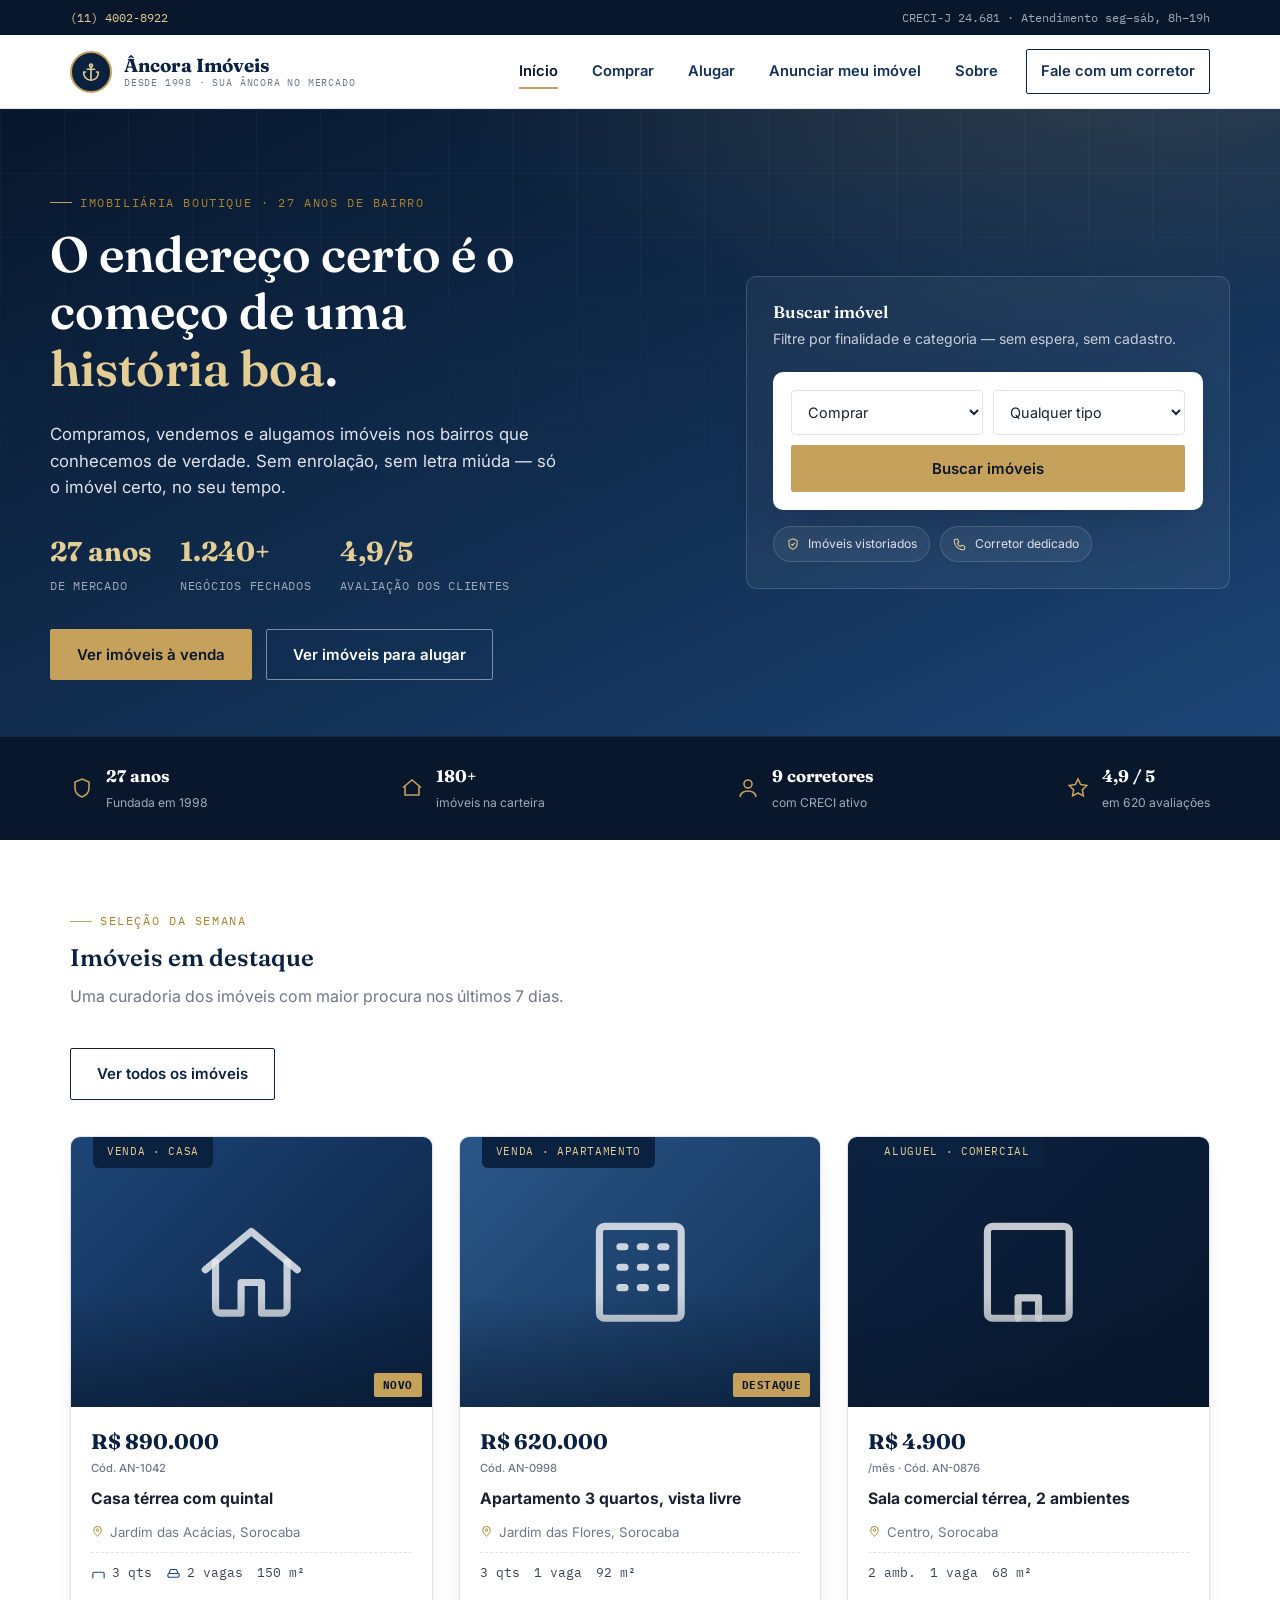
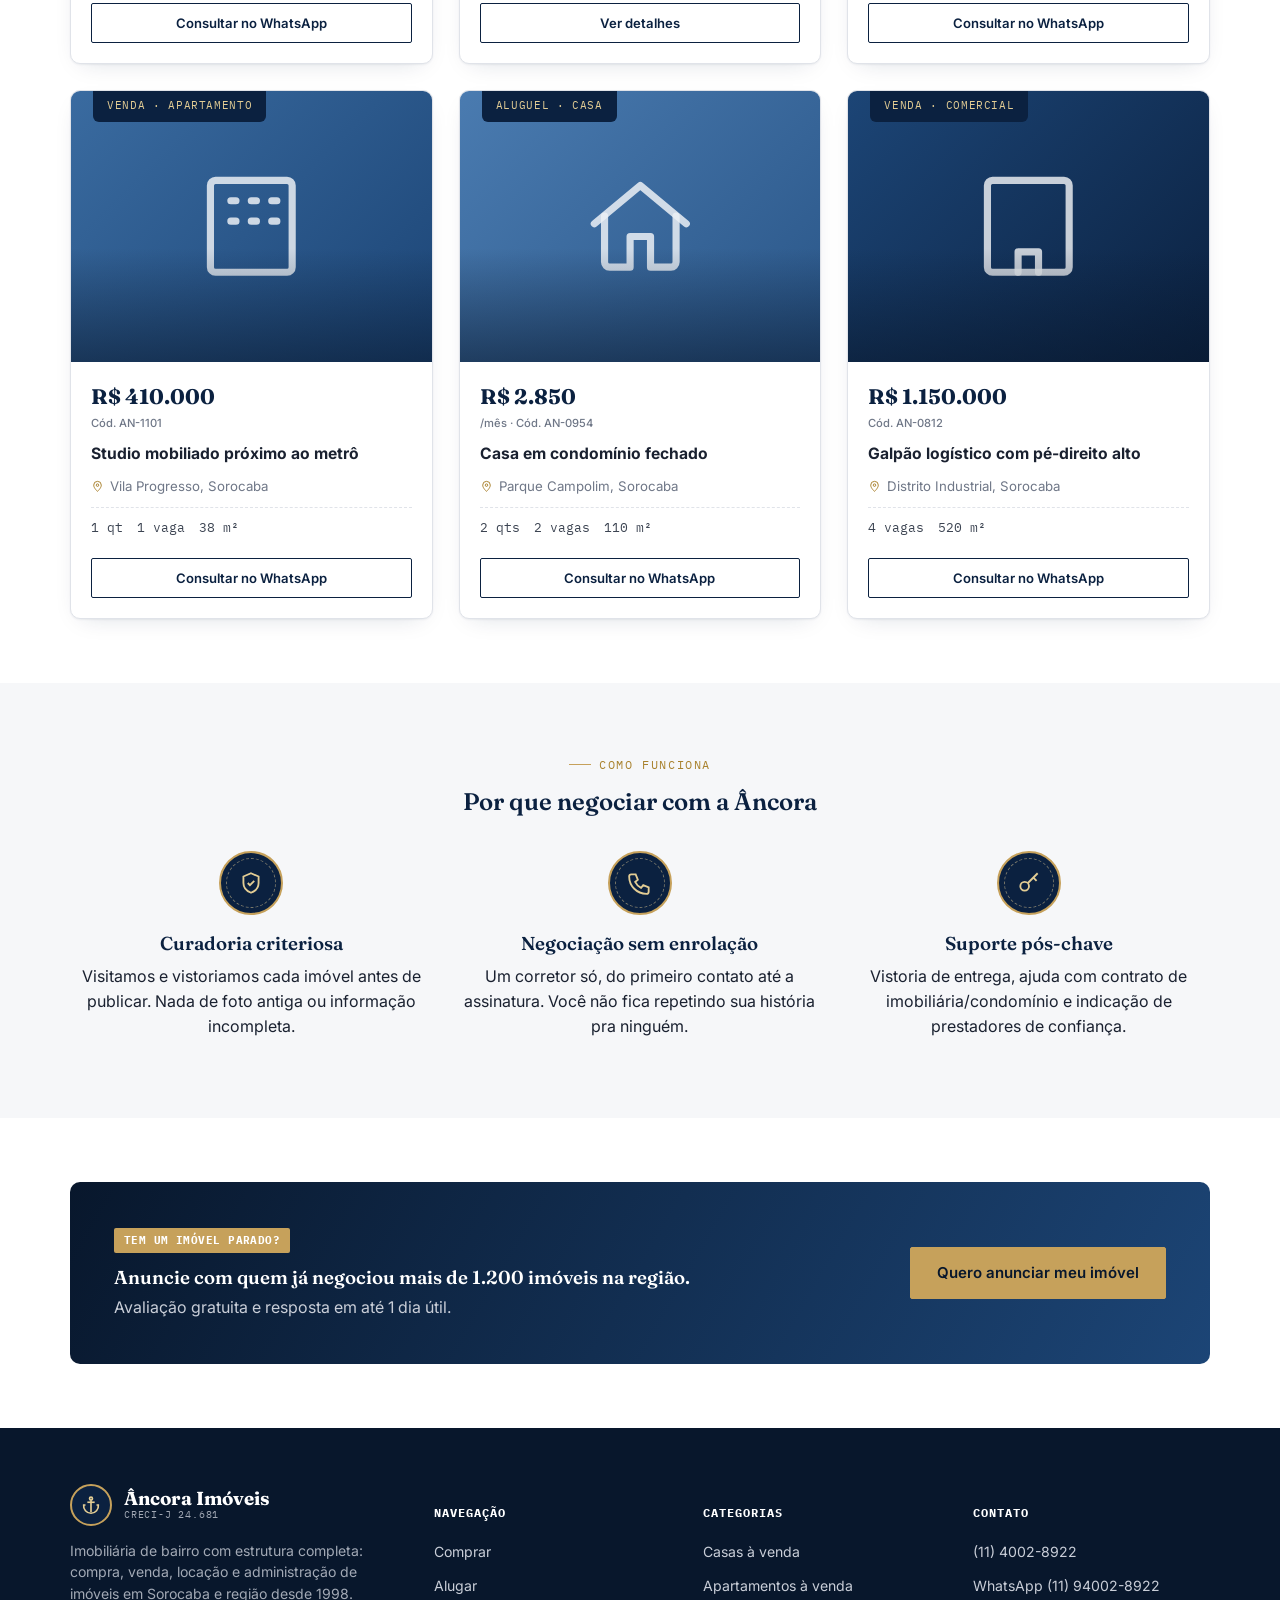
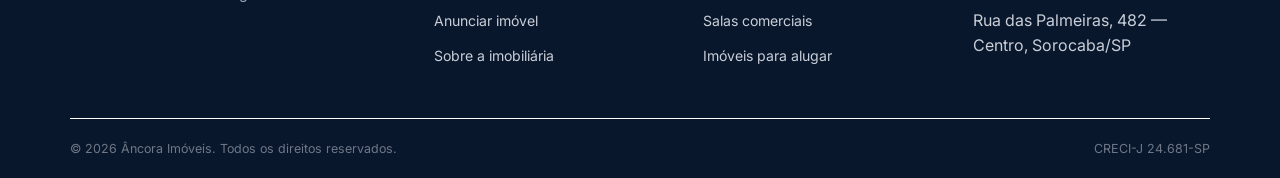
==== commit a30ddc1c: "Merge pull request #1 from josesilvamax/melhorias/site-imobiliaria Melhorias/site imobiliaria" ====
--- a/html/index.html
+++ b/html/index.html
@@ -127,10 +127,10 @@
 
       <article class="card">
         <span class="card__tab">Venda · Casa</span>
-        <a href="imovel.html" class="card__photo ph-1">
+        <div class="card__photo ph-1">
           <span class="card__status">Novo</span>
           <svg viewBox="0 0 24 24" fill="none" stroke="currentColor" stroke-width="1.4" stroke-linecap="round" stroke-linejoin="round"><path d="M3 11.5 12 4l9 7.5"/><path d="M5 10v9a1 1 0 0 0 1 1h4v-6h4v6h4a1 1 0 0 0 1-1v-9"/></svg>
-        </a>
+        </div>
         <div class="card__body">
           <div class="card__price">R$ 890.000 <small>Cód. AN-1042</small></div>
           <div class="card__title">Casa térrea com quintal</div>
@@ -141,15 +141,15 @@
             <span>150 m²</span>
           </div>
         </div>
-        <div class="card__cta"><a href="imovel.html" class="btn btn-outline-navy btn-block btn-sm">Ver detalhes</a></div>
+        <div class="card__cta"><a href="https://wa.me/5511940028922?text=Ol%C3%A1!%20Gostaria%20de%20saber%20mais%20sobre%20o%20im%C3%B3vel%20AN-1042." class="btn btn-outline-navy btn-block btn-sm" aria-label="Consultar no WhatsApp — Casa térrea com quintal (AN-1042)">Consultar no WhatsApp</a></div>
       </article>
 
       <article class="card">
         <span class="card__tab">Venda · Apartamento</span>
-        <a href="imovel.html" class="card__photo ph-2">
+        <div class="card__photo ph-2">
           <span class="card__status">Destaque</span>
           <svg viewBox="0 0 24 24" fill="none" stroke="currentColor" stroke-width="1.4" stroke-linecap="round" stroke-linejoin="round"><rect x="4" y="3" width="16" height="18" rx="1"/><path d="M8 7h1M12 7h1M16 7h1M8 11h1M12 11h1M16 11h1M8 15h1M12 15h1M16 15h1"/></svg>
-        </a>
+        </div>
         <div class="card__body">
           <div class="card__price">R$ 620.000 <small>Cód. AN-0998</small></div>
           <div class="card__title">Apartamento 3 quartos, vista livre</div>
@@ -160,14 +160,14 @@
             <span>92 m²</span>
           </div>
         </div>
-        <div class="card__cta"><a href="imovel.html" class="btn btn-outline-navy btn-block btn-sm">Ver detalhes</a></div>
+        <div class="card__cta"><a href="imovel.html" class="btn btn-outline-navy btn-block btn-sm" aria-label="Ver detalhes — Apartamento 3 quartos, vista livre (AN-0998)">Ver detalhes</a></div>
       </article>
 
       <article class="card">
         <span class="card__tab">Aluguel · Comercial</span>
-        <a href="imovel.html" class="card__photo ph-4">
+        <div class="card__photo ph-4">
           <svg viewBox="0 0 24 24" fill="none" stroke="currentColor" stroke-width="1.4" stroke-linecap="round" stroke-linejoin="round"><rect x="4" y="3" width="16" height="18" rx="1"/><path d="M10 21v-4h4v4"/></svg>
-        </a>
+        </div>
         <div class="card__body">
           <div class="card__price">R$ 4.900<small>/mês · Cód. AN-0876</small></div>
           <div class="card__title">Sala comercial térrea, 2 ambientes</div>
@@ -178,14 +178,14 @@
             <span>68 m²</span>
           </div>
         </div>
-        <div class="card__cta"><a href="imovel.html" class="btn btn-outline-navy btn-block btn-sm">Ver detalhes</a></div>
+        <div class="card__cta"><a href="https://wa.me/5511940028922?text=Ol%C3%A1!%20Gostaria%20de%20saber%20mais%20sobre%20o%20im%C3%B3vel%20AN-0876." class="btn btn-outline-navy btn-block btn-sm" aria-label="Consultar no WhatsApp — Sala comercial térrea, 2 ambientes (AN-0876)">Consultar no WhatsApp</a></div>
       </article>
 
       <article class="card">
         <span class="card__tab">Venda · Apartamento</span>
-        <a href="imovel.html" class="card__photo ph-3">
+        <div class="card__photo ph-3">
           <svg viewBox="0 0 24 24" fill="none" stroke="currentColor" stroke-width="1.4" stroke-linecap="round" stroke-linejoin="round"><rect x="4" y="3" width="16" height="18" rx="1"/><path d="M8 7h1M12 7h1M16 7h1M8 11h1M12 11h1M16 11h1"/></svg>
-        </a>
+        </div>
         <div class="card__body">
           <div class="card__price">R$ 410.000 <small>Cód. AN-1101</small></div>
           <div class="card__title">Studio mobiliado próximo ao metrô</div>
@@ -196,14 +196,14 @@
             <span>38 m²</span>
           </div>
         </div>
-        <div class="card__cta"><a href="imovel.html" class="btn btn-outline-navy btn-block btn-sm">Ver detalhes</a></div>
+        <div class="card__cta"><a href="https://wa.me/5511940028922?text=Ol%C3%A1!%20Gostaria%20de%20saber%20mais%20sobre%20o%20im%C3%B3vel%20AN-1101." class="btn btn-outline-navy btn-block btn-sm" aria-label="Consultar no WhatsApp — Studio mobiliado próximo ao metrô (AN-1101)">Consultar no WhatsApp</a></div>
       </article>
 
       <article class="card">
         <span class="card__tab">Aluguel · Casa</span>
-        <a href="imovel.html" class="card__photo ph-5">
+        <div class="card__photo ph-5">
           <svg viewBox="0 0 24 24" fill="none" stroke="currentColor" stroke-width="1.4" stroke-linecap="round" stroke-linejoin="round"><path d="M3 11.5 12 4l9 7.5"/><path d="M5 10v9a1 1 0 0 0 1 1h4v-6h4v6h4a1 1 0 0 0 1-1v-9"/></svg>
-        </a>
+        </div>
         <div class="card__body">
           <div class="card__price">R$ 2.850<small>/mês · Cód. AN-0954</small></div>
           <div class="card__title">Casa em condomínio fechado</div>
@@ -214,14 +214,14 @@
             <span>110 m²</span>
           </div>
         </div>
-        <div class="card__cta"><a href="imovel.html" class="btn btn-outline-navy btn-block btn-sm">Ver detalhes</a></div>
+        <div class="card__cta"><a href="https://wa.me/5511940028922?text=Ol%C3%A1!%20Gostaria%20de%20saber%20mais%20sobre%20o%20im%C3%B3vel%20AN-0954." class="btn btn-outline-navy btn-block btn-sm" aria-label="Consultar no WhatsApp — Casa em condomínio fechado (AN-0954)">Consultar no WhatsApp</a></div>
       </article>
 
       <article class="card">
         <span class="card__tab">Venda · Comercial</span>
-        <a href="imovel.html" class="card__photo ph-1">
+        <div class="card__photo ph-1">
           <svg viewBox="0 0 24 24" fill="none" stroke="currentColor" stroke-width="1.4" stroke-linecap="round" stroke-linejoin="round"><rect x="4" y="3" width="16" height="18" rx="1"/><path d="M10 21v-4h4v4"/></svg>
-        </a>
+        </div>
         <div class="card__body">
           <div class="card__price">R$ 1.150.000 <small>Cód. AN-0812</small></div>
           <div class="card__title">Galpão logístico com pé-direito alto</div>
@@ -231,7 +231,7 @@
             <span>520 m²</span>
           </div>
         </div>
-        <div class="card__cta"><a href="imovel.html" class="btn btn-outline-navy btn-block btn-sm">Ver detalhes</a></div>
+        <div class="card__cta"><a href="https://wa.me/5511940028922?text=Ol%C3%A1!%20Gostaria%20de%20saber%20mais%20sobre%20o%20im%C3%B3vel%20AN-0812." class="btn btn-outline-navy btn-block btn-sm" aria-label="Consultar no WhatsApp — Galpão logístico com pé-direito alto (AN-0812)">Consultar no WhatsApp</a></div>
       </article>
 
     </div>
--- a/css/style.css
+++ b/css/style.css
@@ -304,11 +304,6 @@
   font-family:var(--f-mono);letter-spacing:.02em;text-transform:uppercase;font-size:.78rem;
 }
 .tabs__nav a:hover{color:var(--navy-800)}
-.tabs__panel{display:none}
-
-/* painel padrão*/
-.panel-todos{display:block}
-.panel-casa,.panel-apto,.panel-comercial{display:none}
 .tabs__nav a[href="#cat-todos"]{color:var(--navy-950);border-color:var(--gold-500)}
 
 #cat-casa:target ~ .tabs__nav a[href="#cat-todos"],
@@ -319,13 +314,11 @@
 #cat-apto:target ~ .tabs__nav a[href="#cat-apto"],
 #cat-comercial:target ~ .tabs__nav a[href="#cat-comercial"]{color:var(--navy-950);border-color:var(--gold-500)}
 
-#cat-casa:target ~ .tabs__panels .panel-todos,
-#cat-apto:target ~ .tabs__panels .panel-todos,
-#cat-comercial:target ~ .tabs__panels .panel-todos{display:none}
-
-#cat-casa:target ~ .tabs__panels .panel-casa{display:block}
-#cat-apto:target ~ .tabs__panels .panel-apto{display:block}
-#cat-comercial:target ~ .tabs__panels .panel-comercial{display:block}
+#cat-casa:target ~ .catalog .card:not([data-category="casa"]),
+#cat-apto:target ~ .catalog .card:not([data-category="apto"]),
+#cat-comercial:target ~ .catalog .card:not([data-category="comercial"]){display:none}
+
+.catalog__contact{margin:34px 0 0;text-align:center}
 
 .tabs__count{
   font-family:var(--f-mono);font-size:.7rem;color:var(--gray-400);margin-left:6px;
@@ -334,10 +327,10 @@
 /*  Filtro lateral  */
 .filterbox{background:var(--gray-50);border:1px solid var(--gray-200);border-radius:var(--radius-m);padding:20px}
 .filterbox h4{font-size:.82rem;text-transform:uppercase;letter-spacing:.05em;color:var(--gray-500);font-family:var(--f-mono);margin-bottom:14px}
-.filterbox fieldset{border:0;padding:0;margin:0 0 18px}
-.filterbox legend{font-weight:700;font-size:.85rem;margin-bottom:8px;color:var(--ink)}
-.filterbox label{display:flex;align-items:center;gap:8px;font-size:.86rem;padding:6px 0;color:var(--gray-700);cursor:pointer}
-.filterbox input[type=checkbox],.filterbox input[type=radio]{accent-color:var(--gold-600);width:16px;height:16px}
+.filterbox__group{margin-bottom:18px}
+.filterbox__group h5{font-weight:700;font-size:.85rem;margin:0 0 8px;color:var(--ink)}
+.filterbox__group a{display:block;font-size:.86rem;padding:6px 0;color:var(--gray-700)}
+.filterbox__group a:hover{text-decoration:underline}
 
 /*  layout  */
 .listing{display:grid;grid-template-columns:260px minmax(0,1fr);gap:32px;align-items:start}
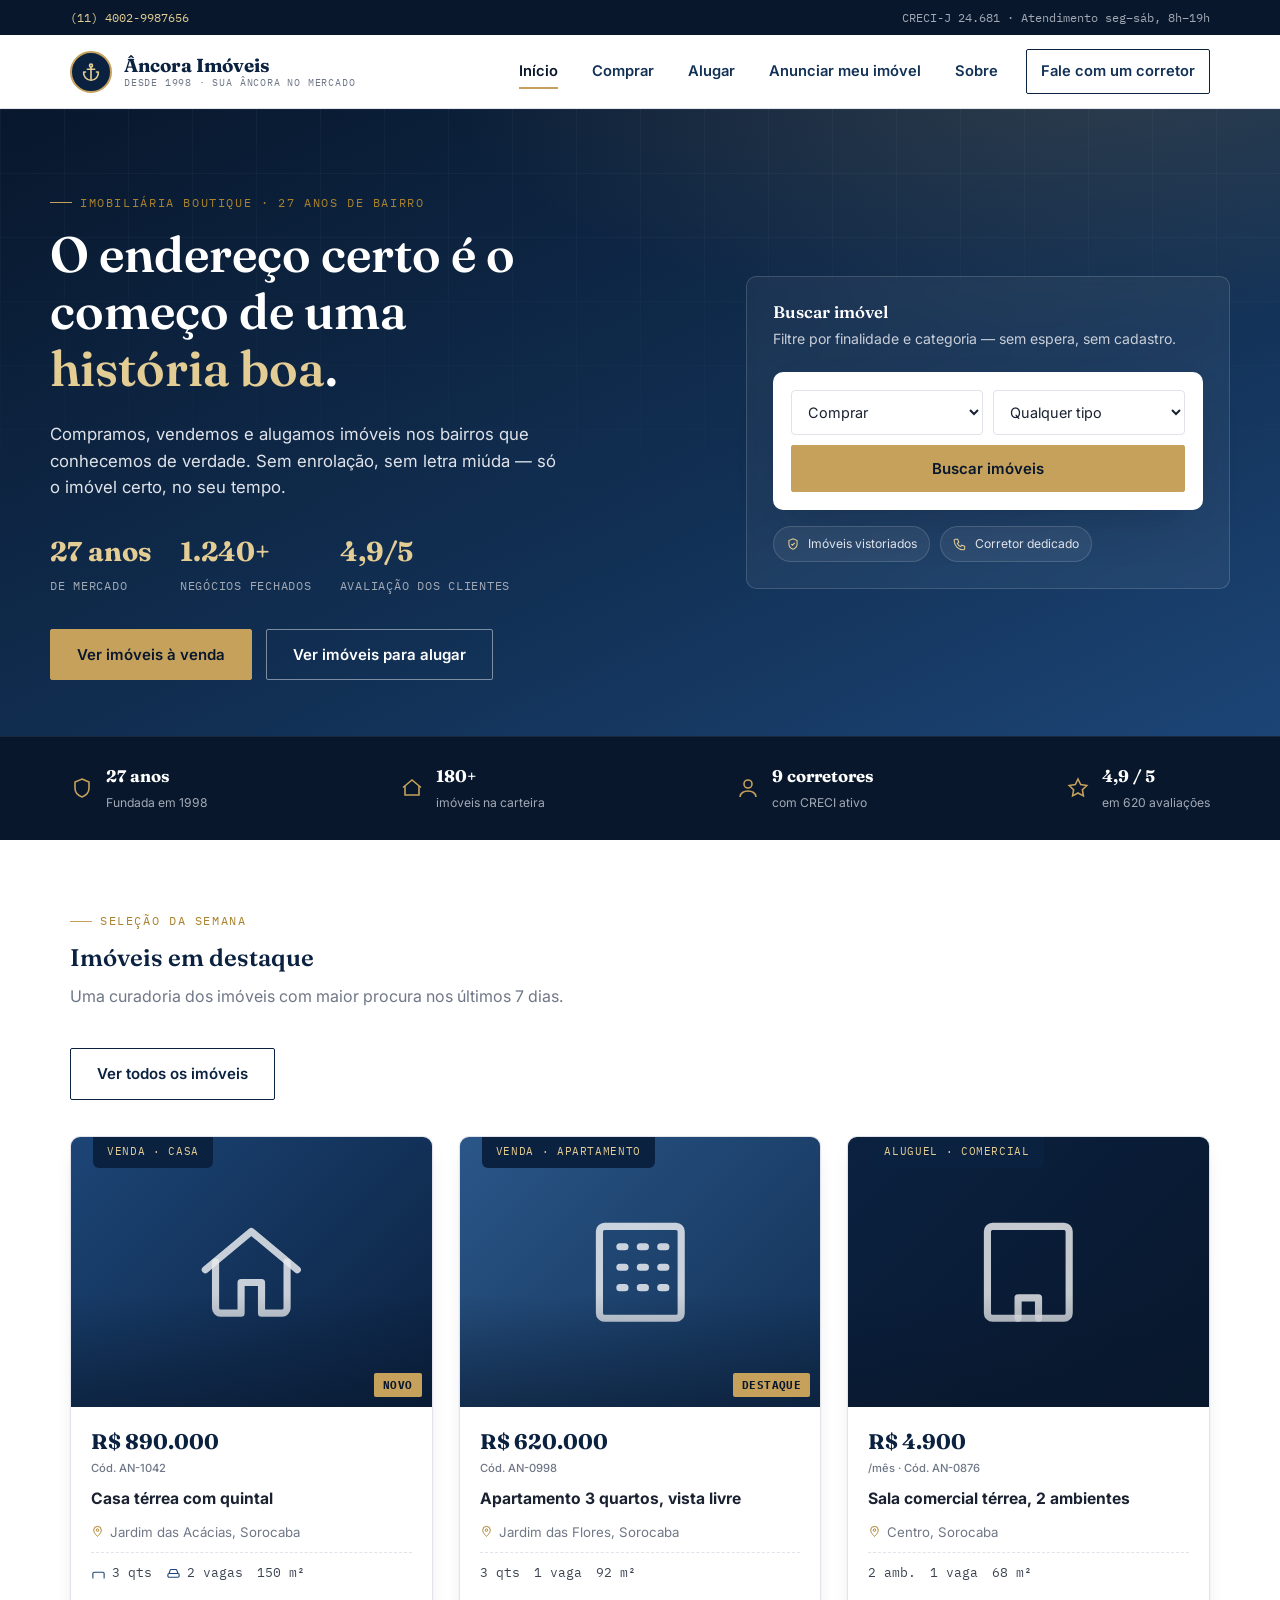
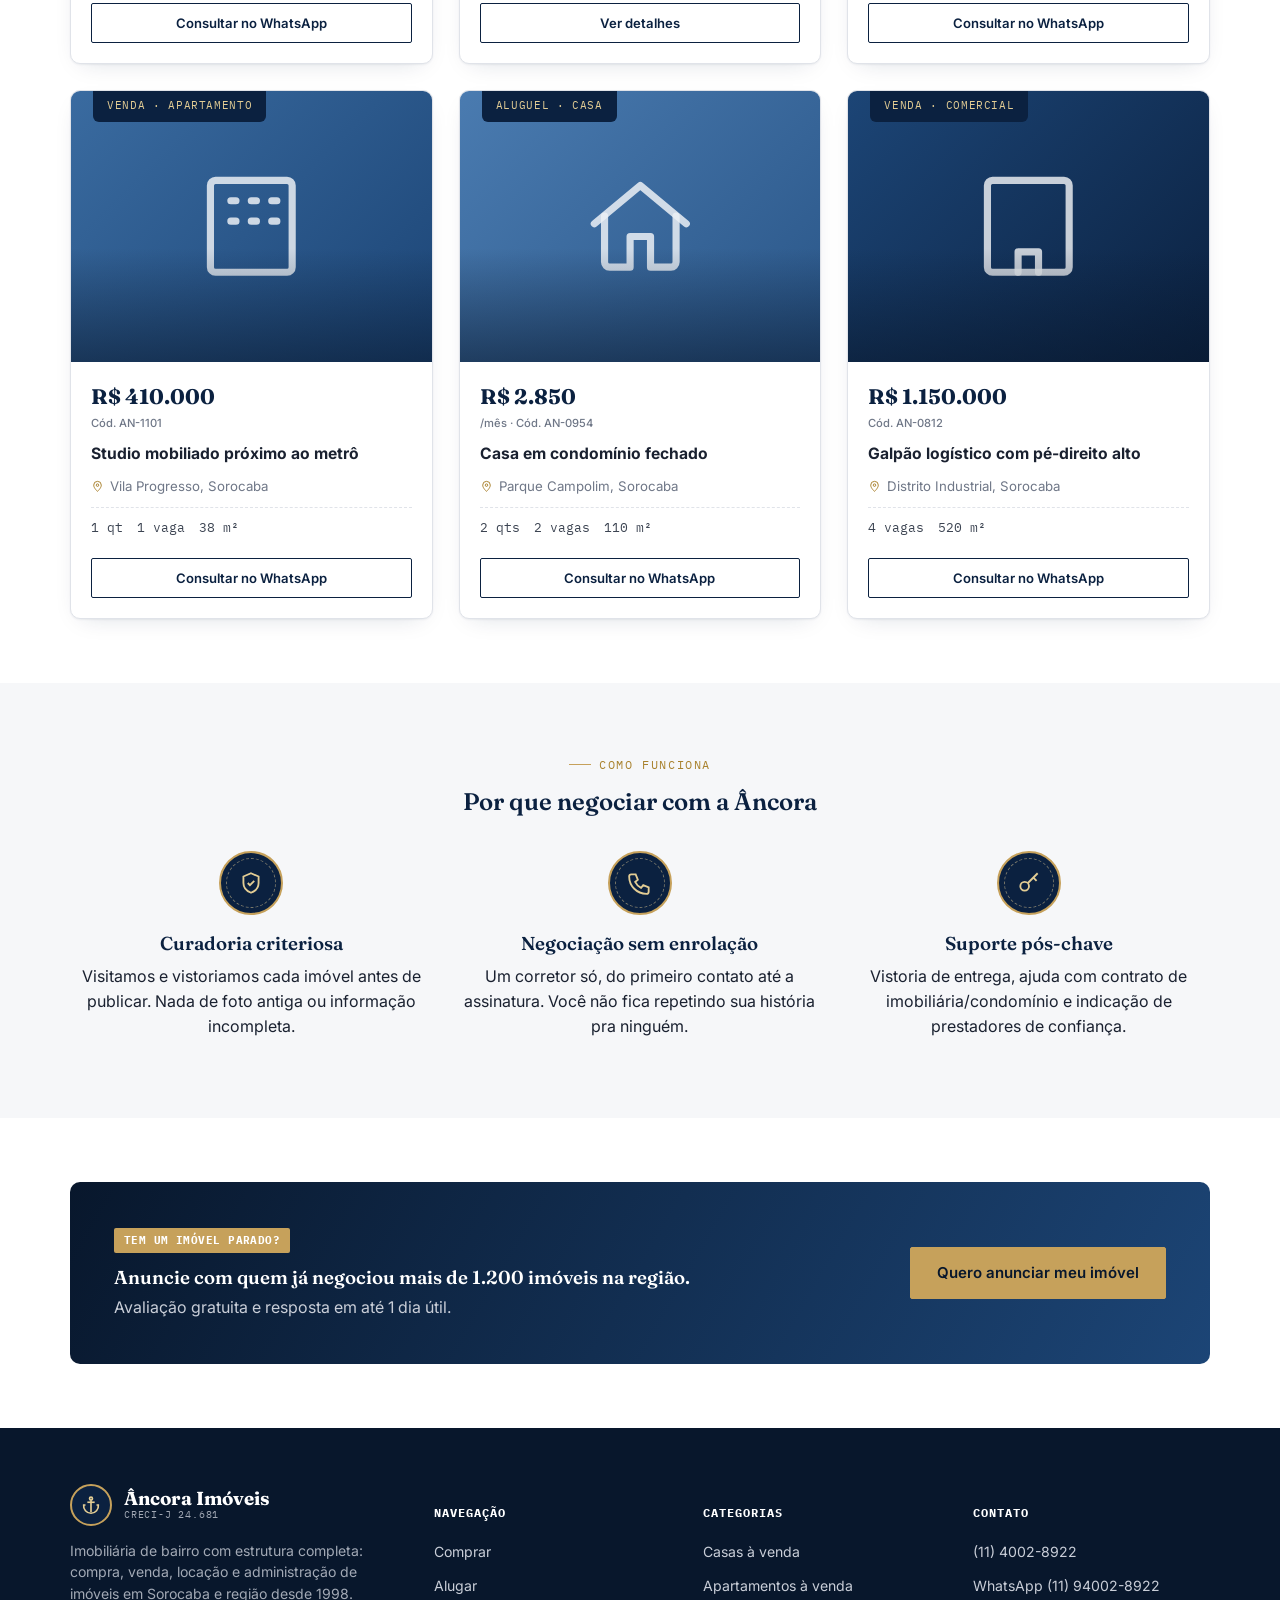
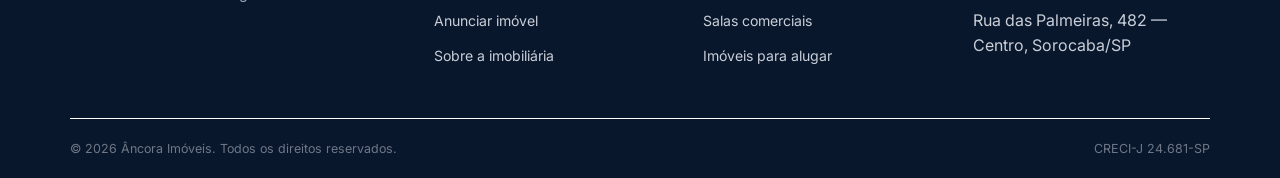
==== commit d6380078: "teste" ====
--- a/html/index.html
+++ b/html/index.html
@@ -15,7 +15,7 @@
 <div class="topbar">
   <div class="container">
     <div class="topbar__links">
-      <a href="tel:+551140028922">(11) 4002-8922</a>
+      <a href="tel:+551140028922">(11) 4002-9987656</a>
     </div>
     <div class="topbar__seal">CRECI-J 24.681 · Atendimento seg–sáb, 8h–19h</div>
   </div>
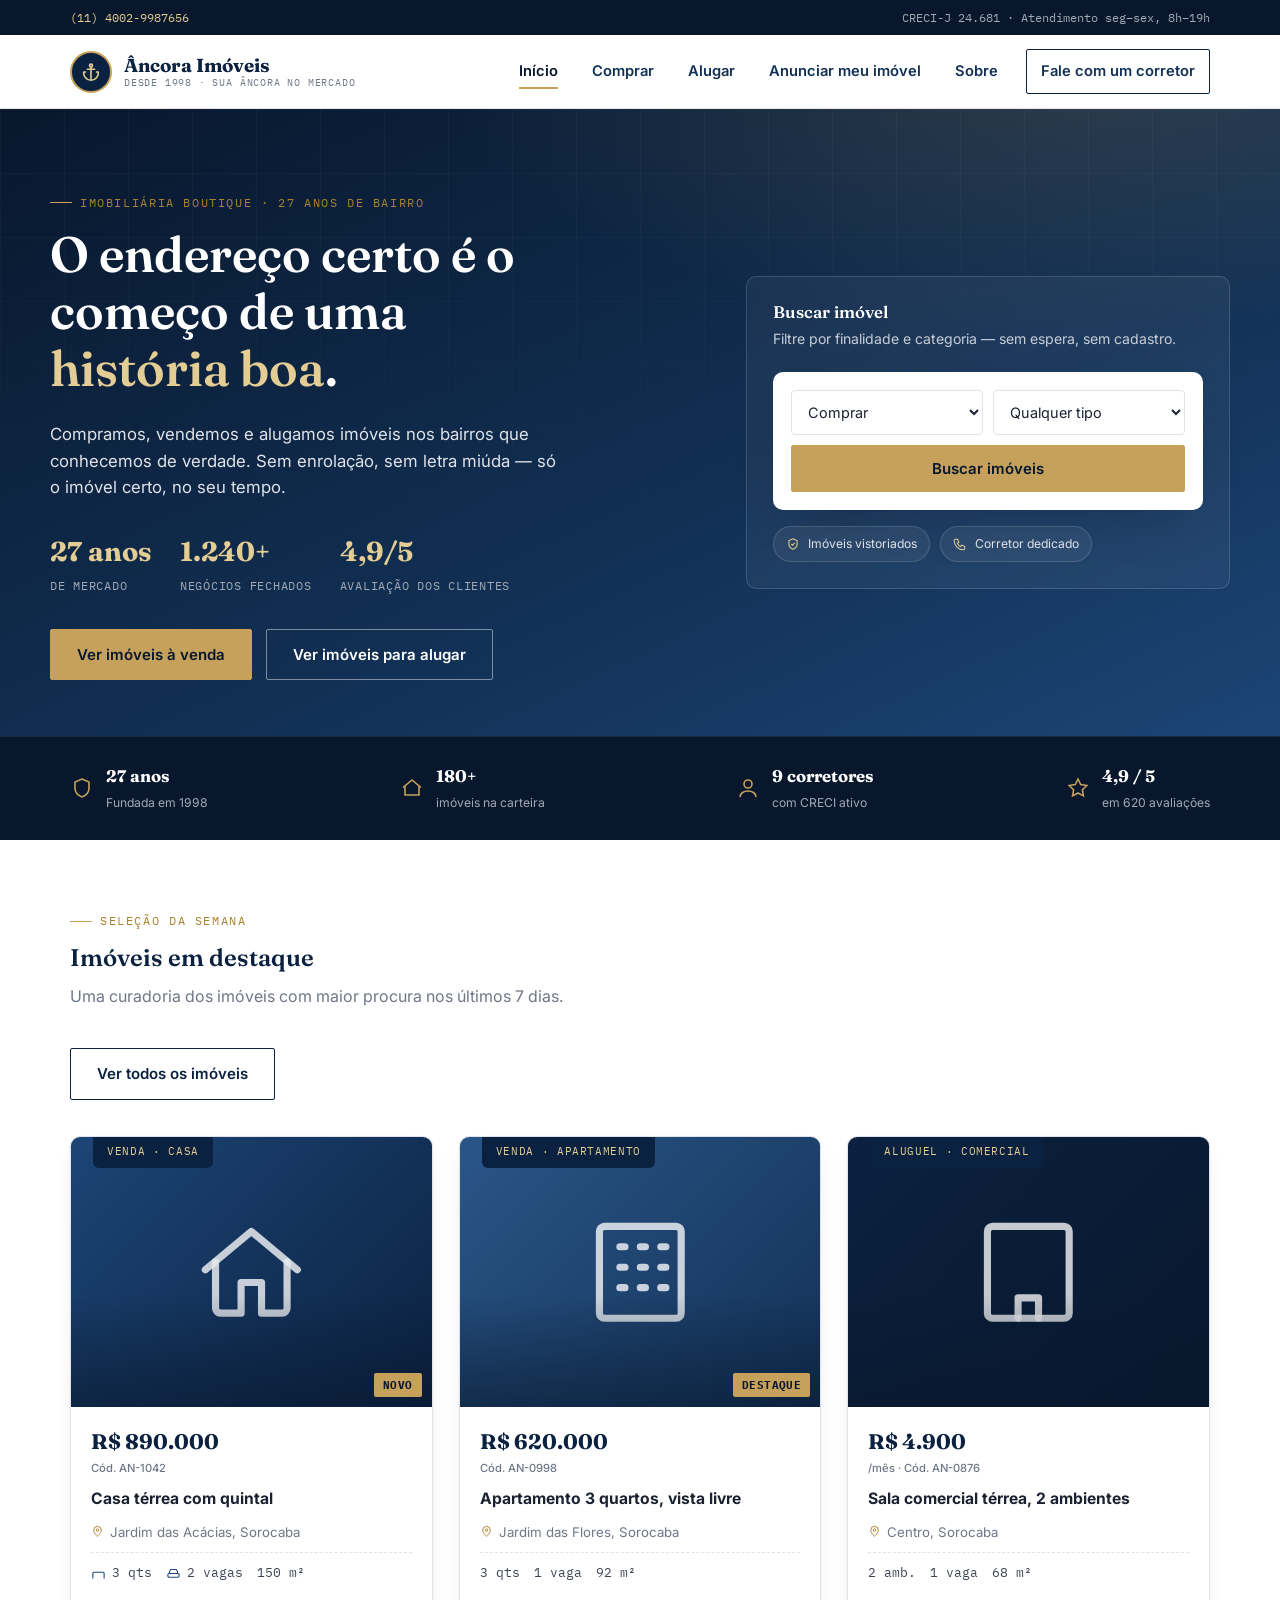
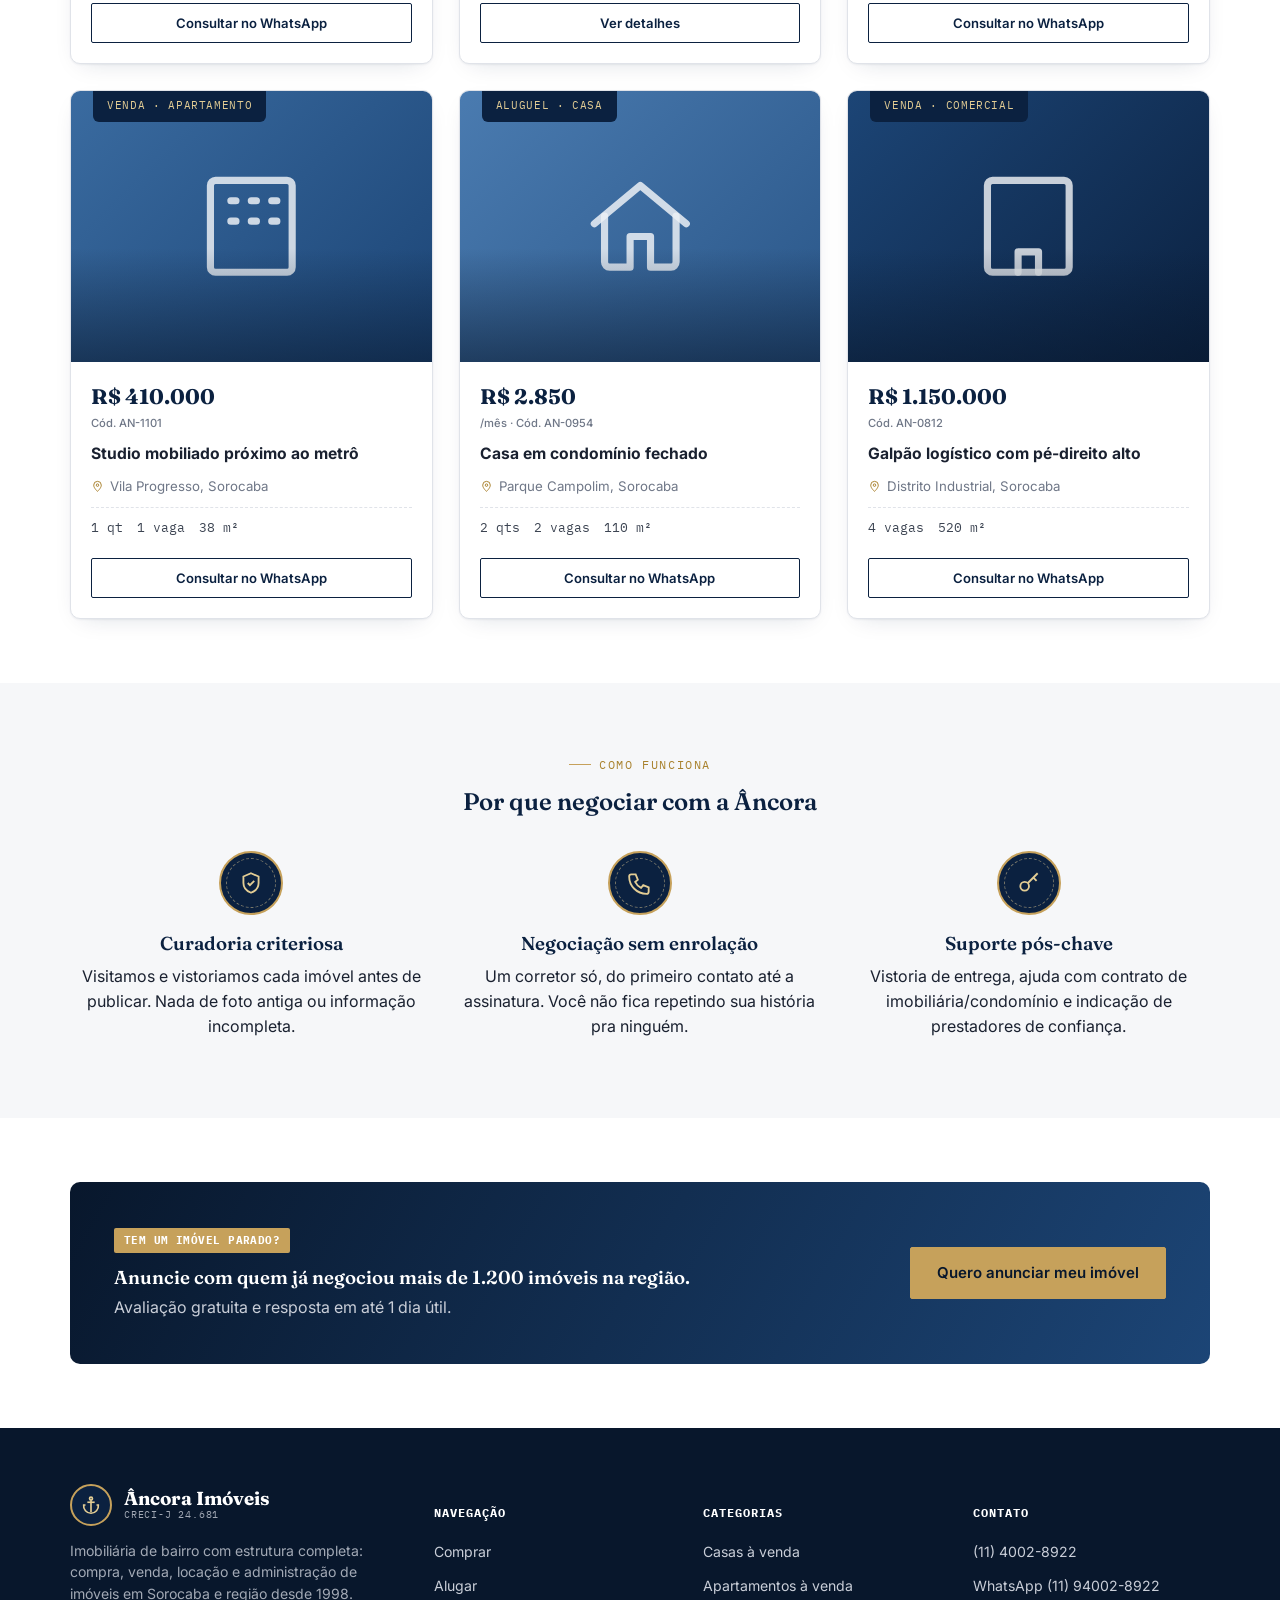
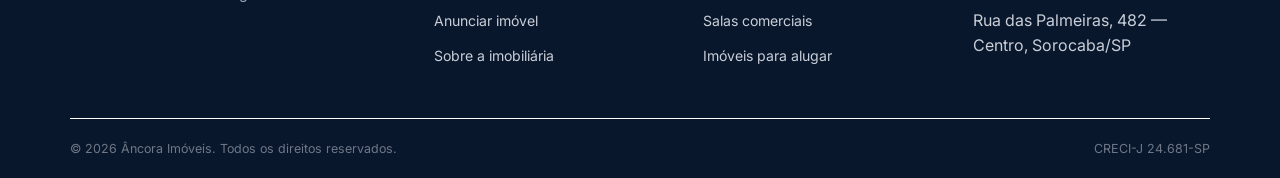
==== commit 273c5283: "html" ====
--- a/html/index.html
+++ b/html/index.html
@@ -17,7 +17,7 @@
     <div class="topbar__links">
       <a href="tel:+551140028922">(11) 4002-9987656</a>
     </div>
-    <div class="topbar__seal">CRECI-J 24.681 · Atendimento seg–sáb, 8h–19h</div>
+    <div class="topbar__seal">CRECI-J 24.681 · Atendimento seg–sex, 8h–19h</div>
   </div>
 </div>
 
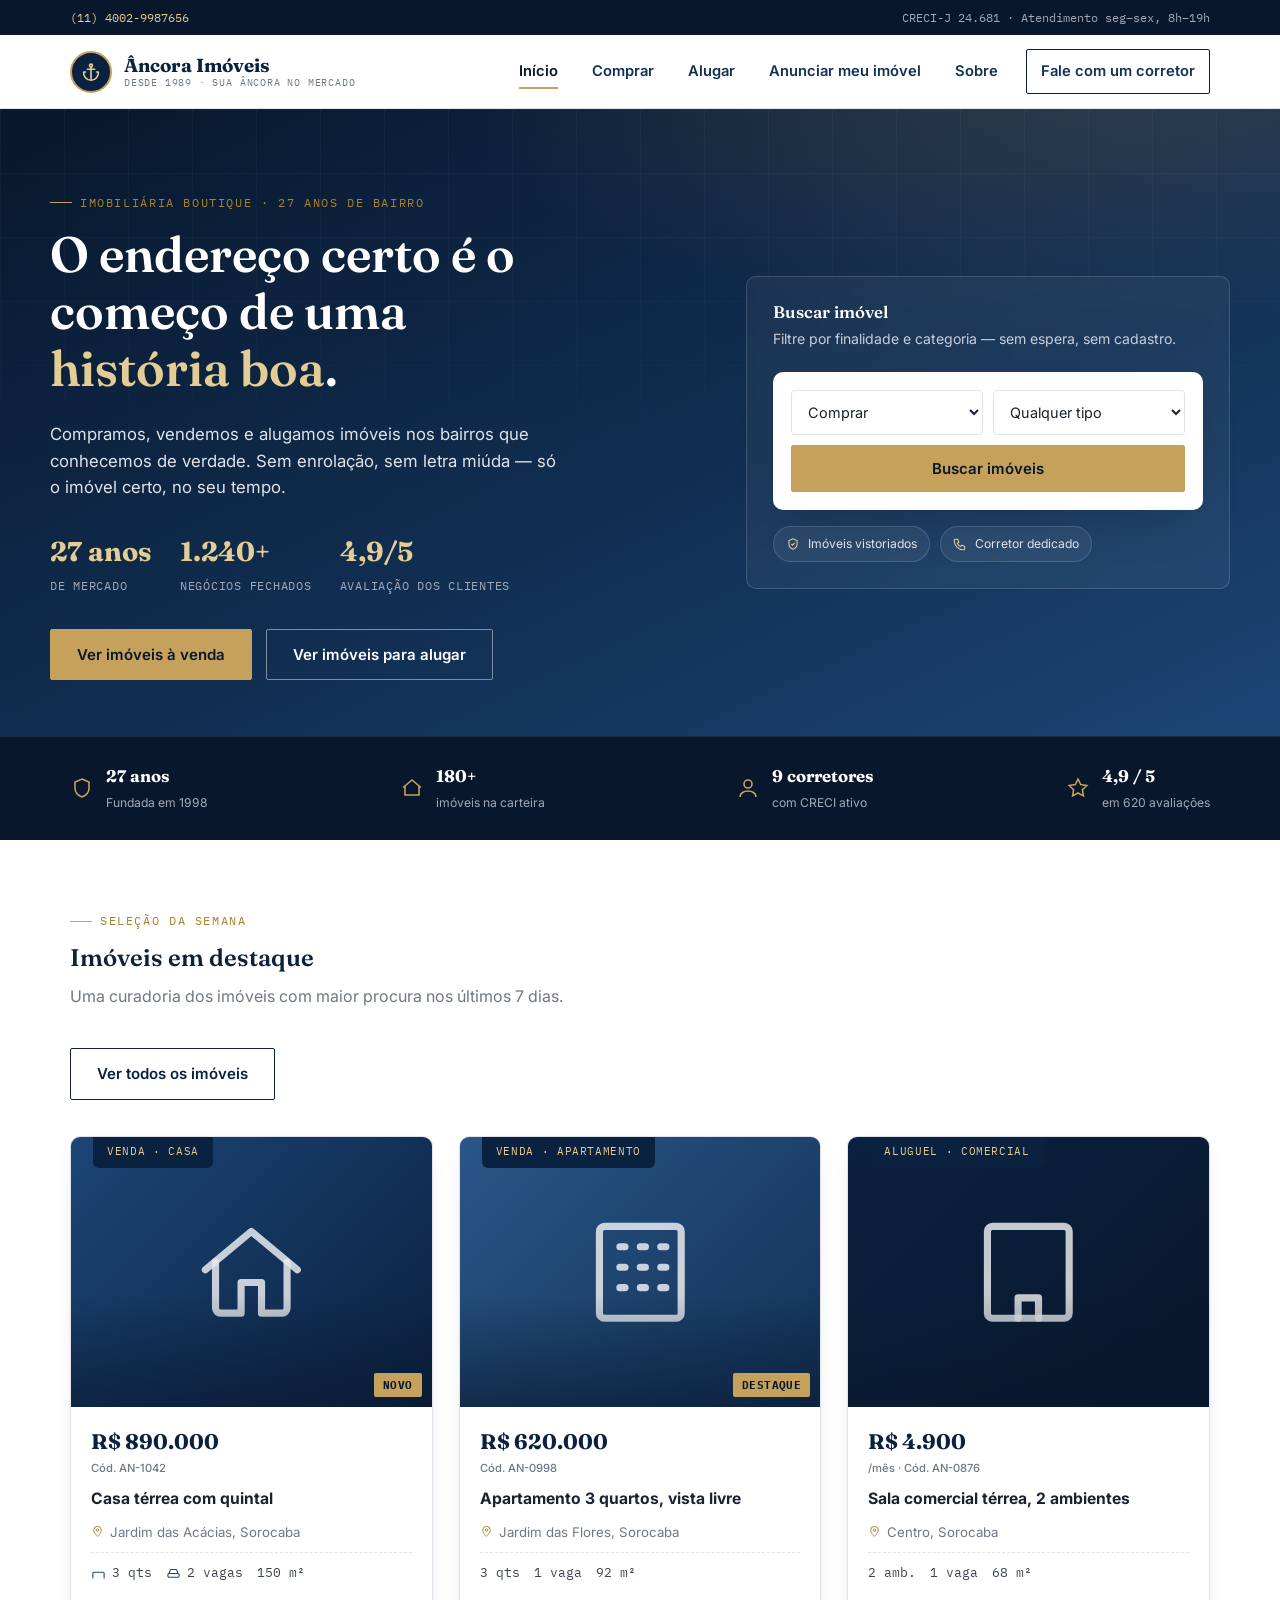
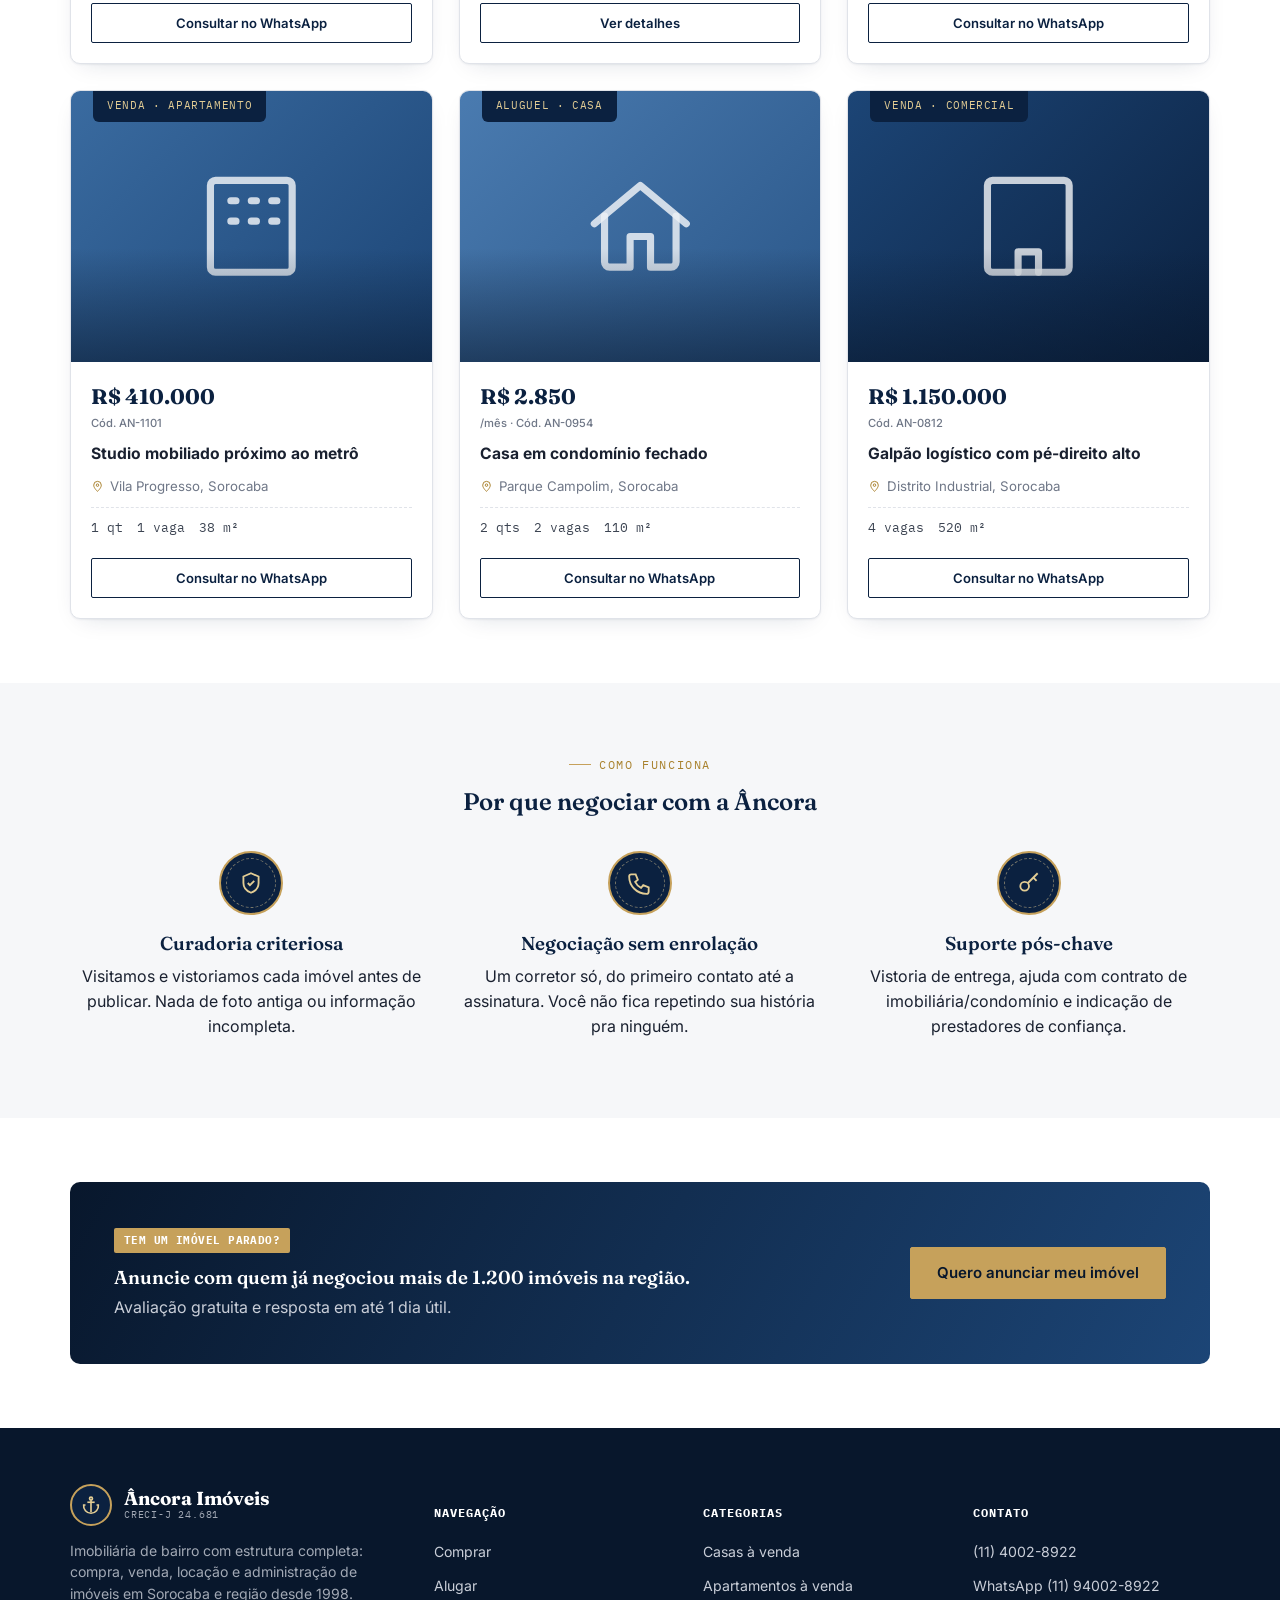
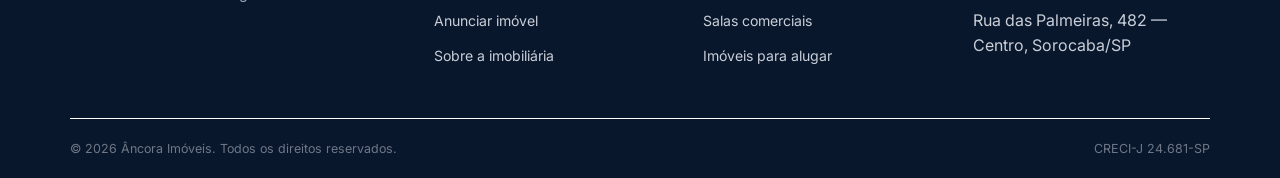
==== commit d67abe64: "data" ====
--- a/html/index.html
+++ b/html/index.html
@@ -27,7 +27,7 @@
       <span class="brand__mark"><svg viewBox="0 0 24 24" fill="none" stroke="currentColor" stroke-width="1.8" stroke-linecap="round" stroke-linejoin="round" style="color:#e3cd94"><circle cx="12" cy="5" r="1.6"/><path d="M12 7v13"/><path d="M6 12H4a8 8 0 0 0 8 9 8 8 0 0 0 8-9h-2"/><path d="M8 9h8"/></svg></span>
       <span class="brand__text">
         <span class="brand__name">Âncora Imóveis</span>
-        <span class="brand__tag">Desde 1998 · sua âncora no mercado</span>
+        <span class="brand__tag">Desde 1989 · sua âncora no mercado</span>
       </span>
     </a>
 
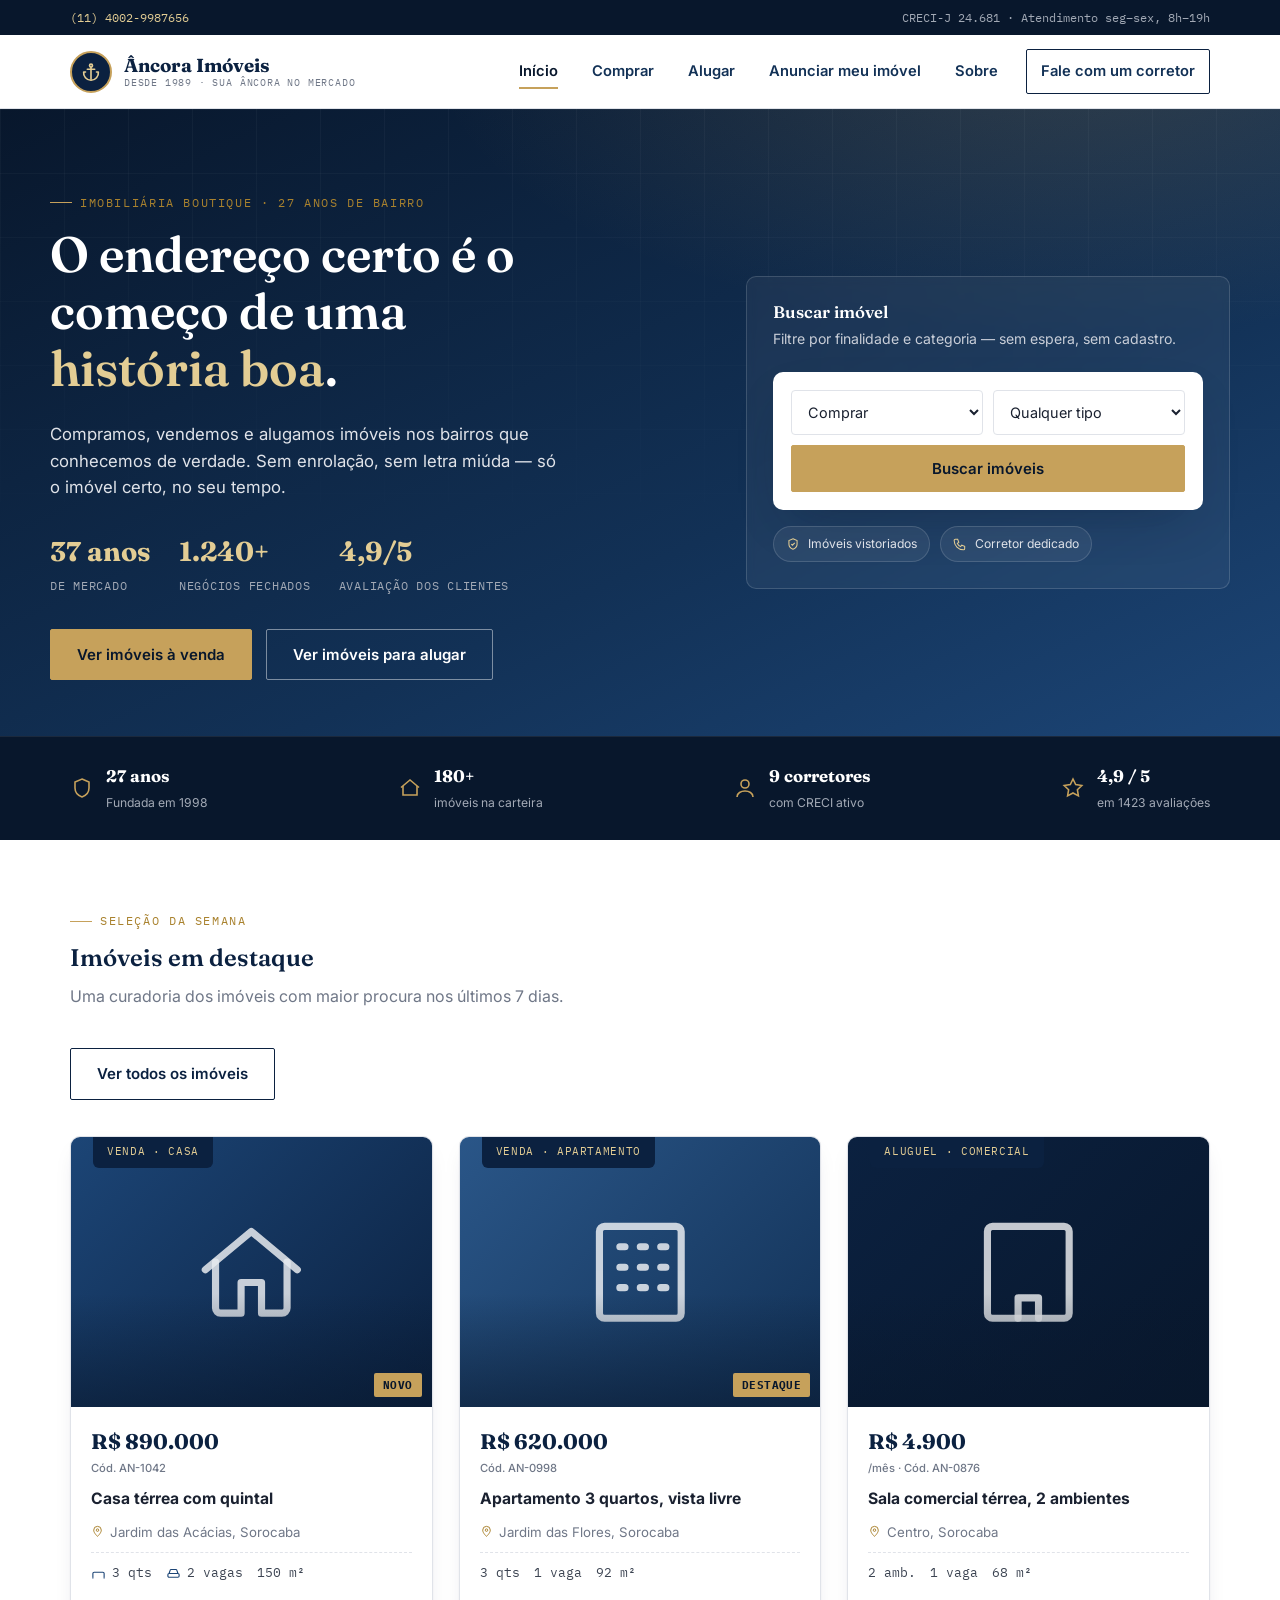
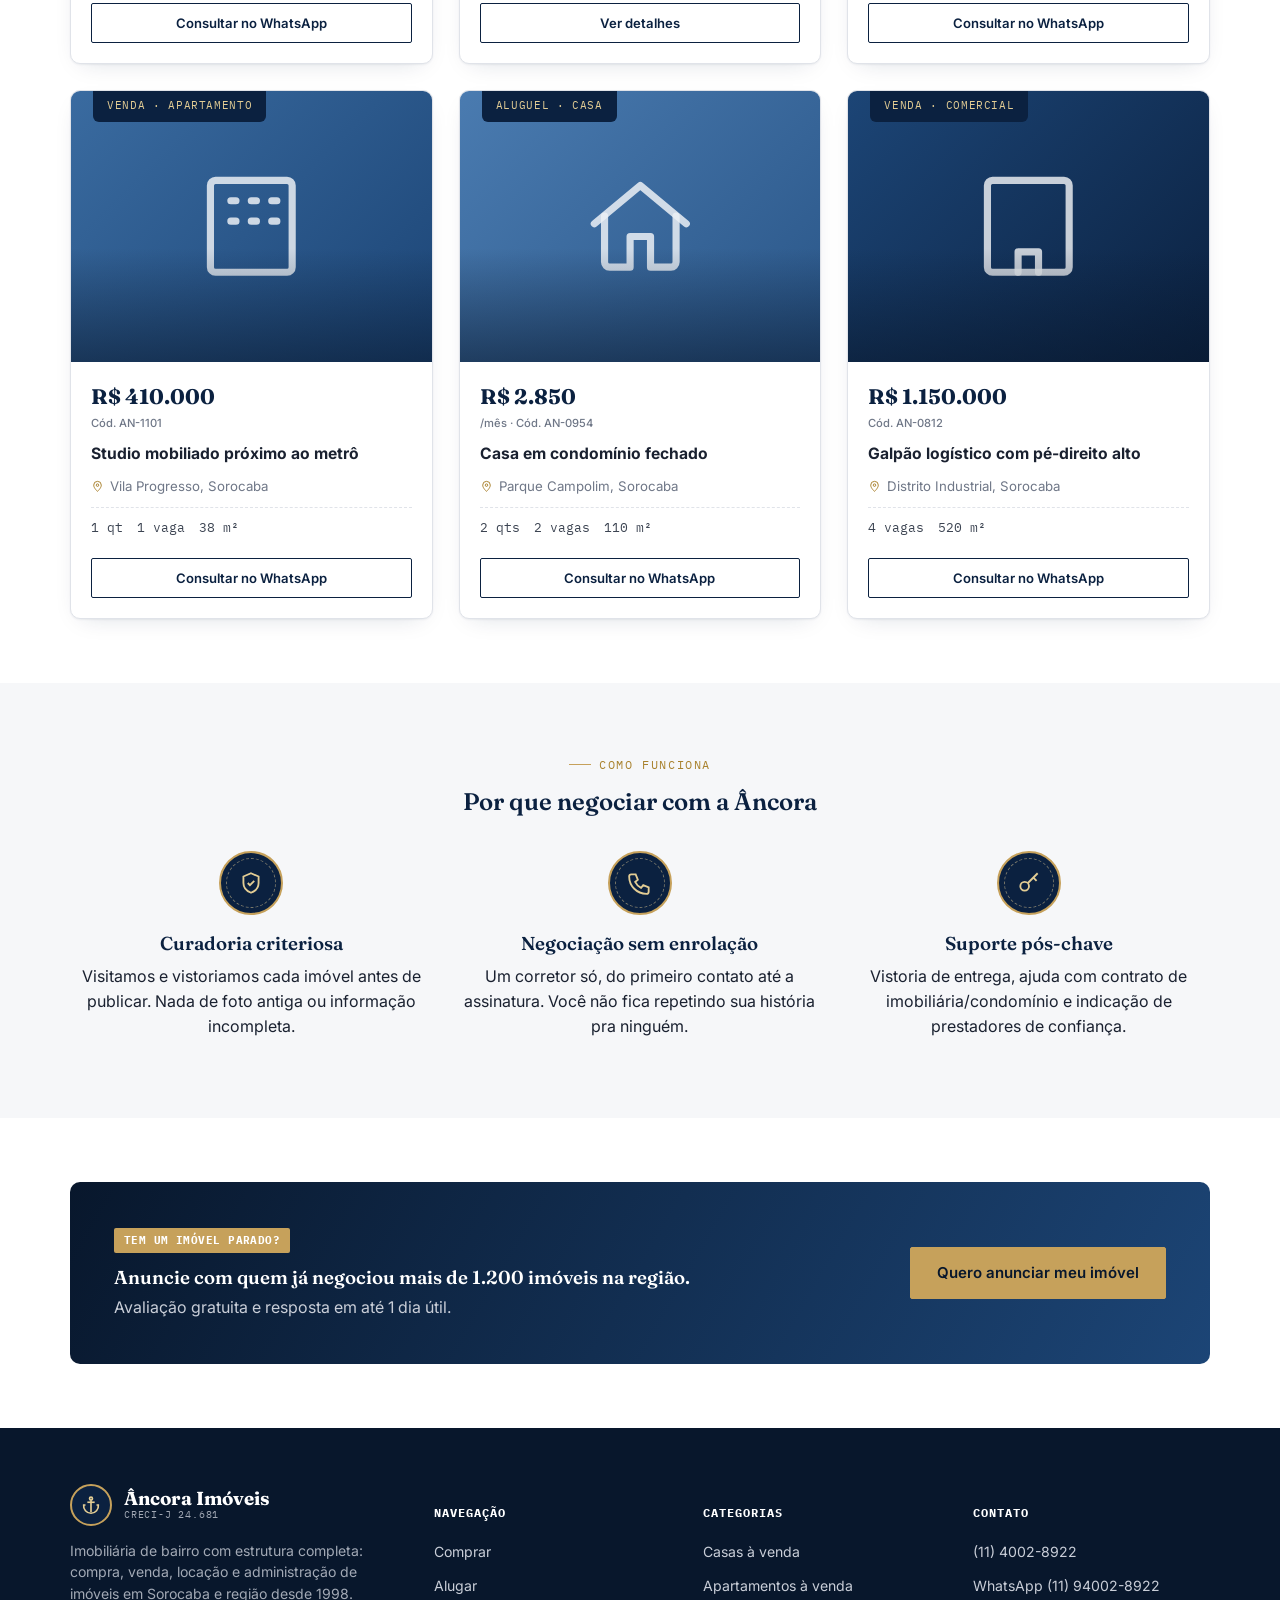
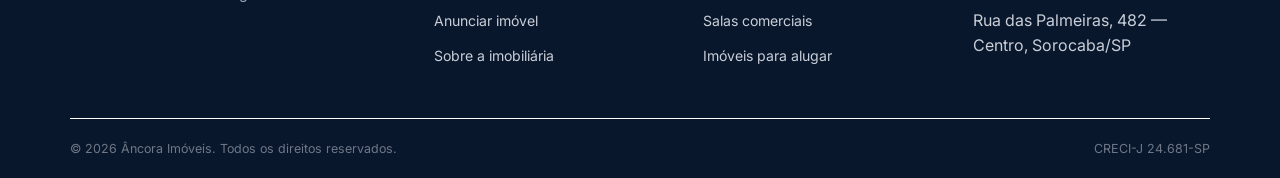
==== commit 3b4d1dca: "ava" ====
--- a/html/index.html
+++ b/html/index.html
@@ -56,7 +56,7 @@
       <p class="hero__lead">Compramos, vendemos e alugamos imóveis nos bairros que conhecemos de verdade. Sem enrolação, sem letra miúda — só o imóvel certo, no seu tempo.</p>
 
       <div class="hero__stats">
-        <div class="hero__stat"><b>27 anos</b><span>de mercado</span></div>
+        <div class="hero__stat"><b>37 anos</b><span>de mercado</span></div>
         <div class="hero__stat"><b>1.240+</b><span>negócios fechados</span></div>
         <div class="hero__stat"><b>4,9/5</b><span>avaliação dos clientes</span></div>
       </div>
@@ -107,7 +107,7 @@
     </div>
     <div class="trustbar__item">
       <svg viewBox="0 0 24 24" fill="none" stroke="currentColor" stroke-width="1.6"><path d="M12 3l2.7 5.6 6.1.9-4.4 4.3 1 6.1L12 17l-5.4 2.9 1-6.1L3.2 9.5l6.1-.9L12 3Z"/></svg>
-      <div><b>4,9 / 5</b><span>em 620 avaliações</span></div>
+      <div><b>4,9 / 5</b><span>em 1423 avaliações</span></div>
     </div>
   </div>
 </div>
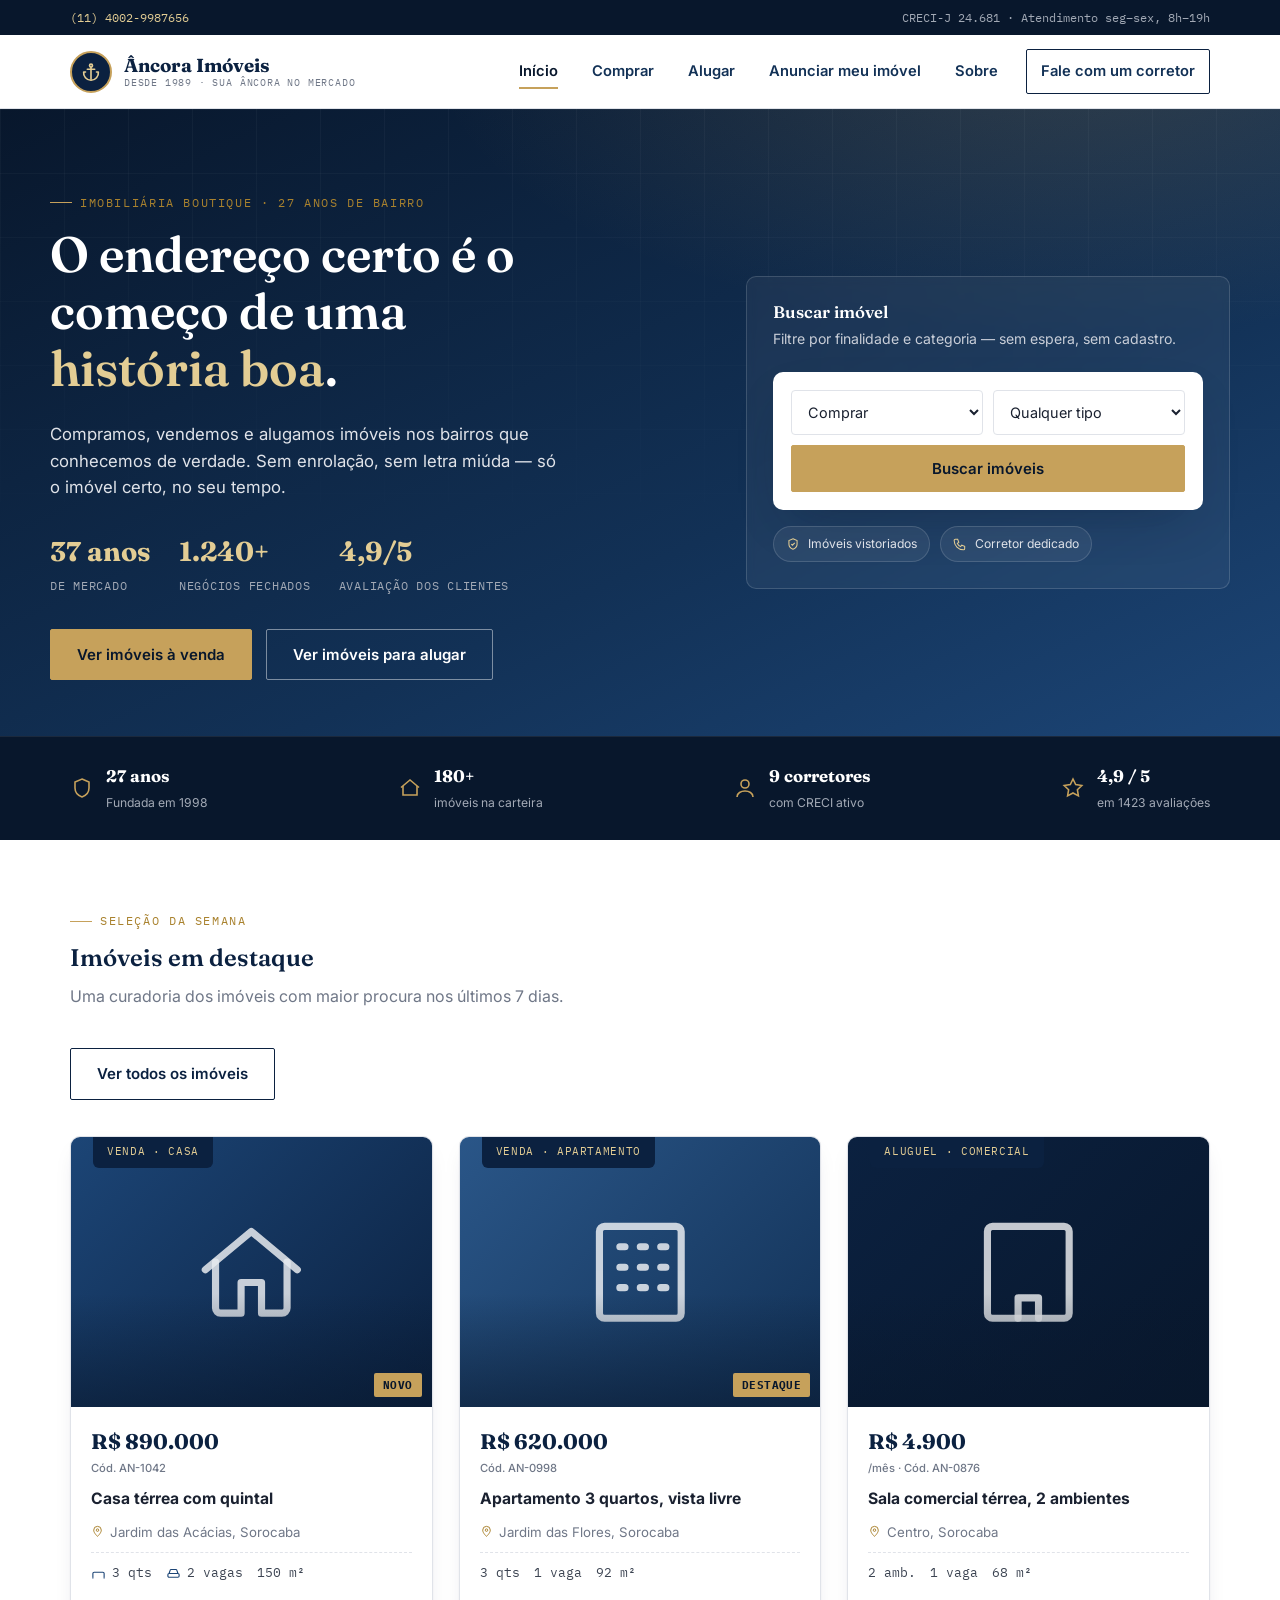
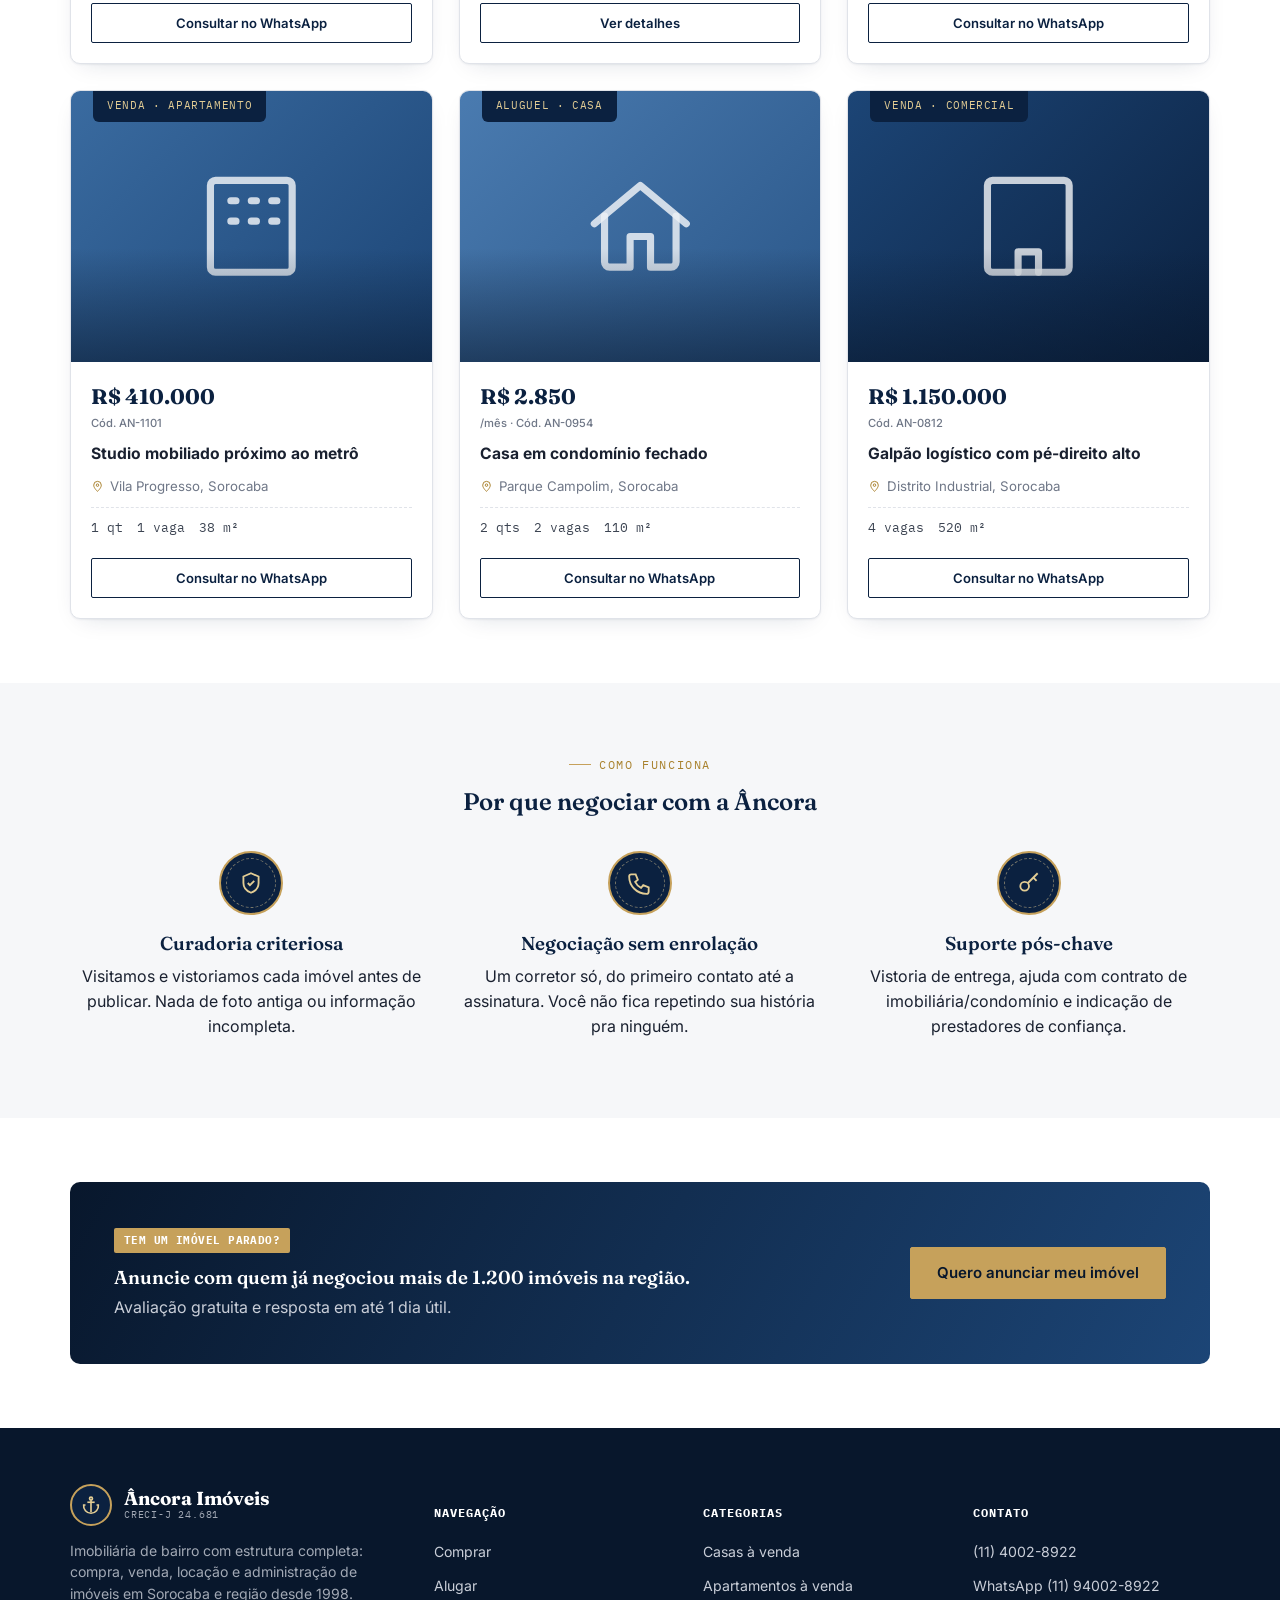
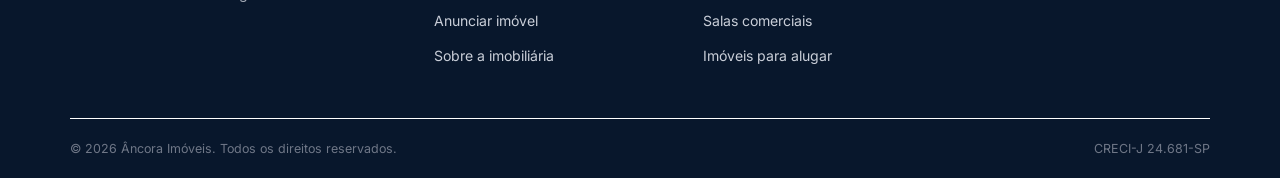
==== commit 74adbec6: "removido o local" ====
--- a/html/index.html
+++ b/html/index.html
@@ -316,7 +316,6 @@
           <li><a href="tel:+551140028922">(11) 4002-8922</a></li>
           <li><a href="https://wa.me/5511940028922">WhatsApp (11) 94002-8922</a></li>
 
-          <li>Rua das Palmeiras, 482 — Centro, Sorocaba/SP</li>
         </ul>
       </div>
     </div>
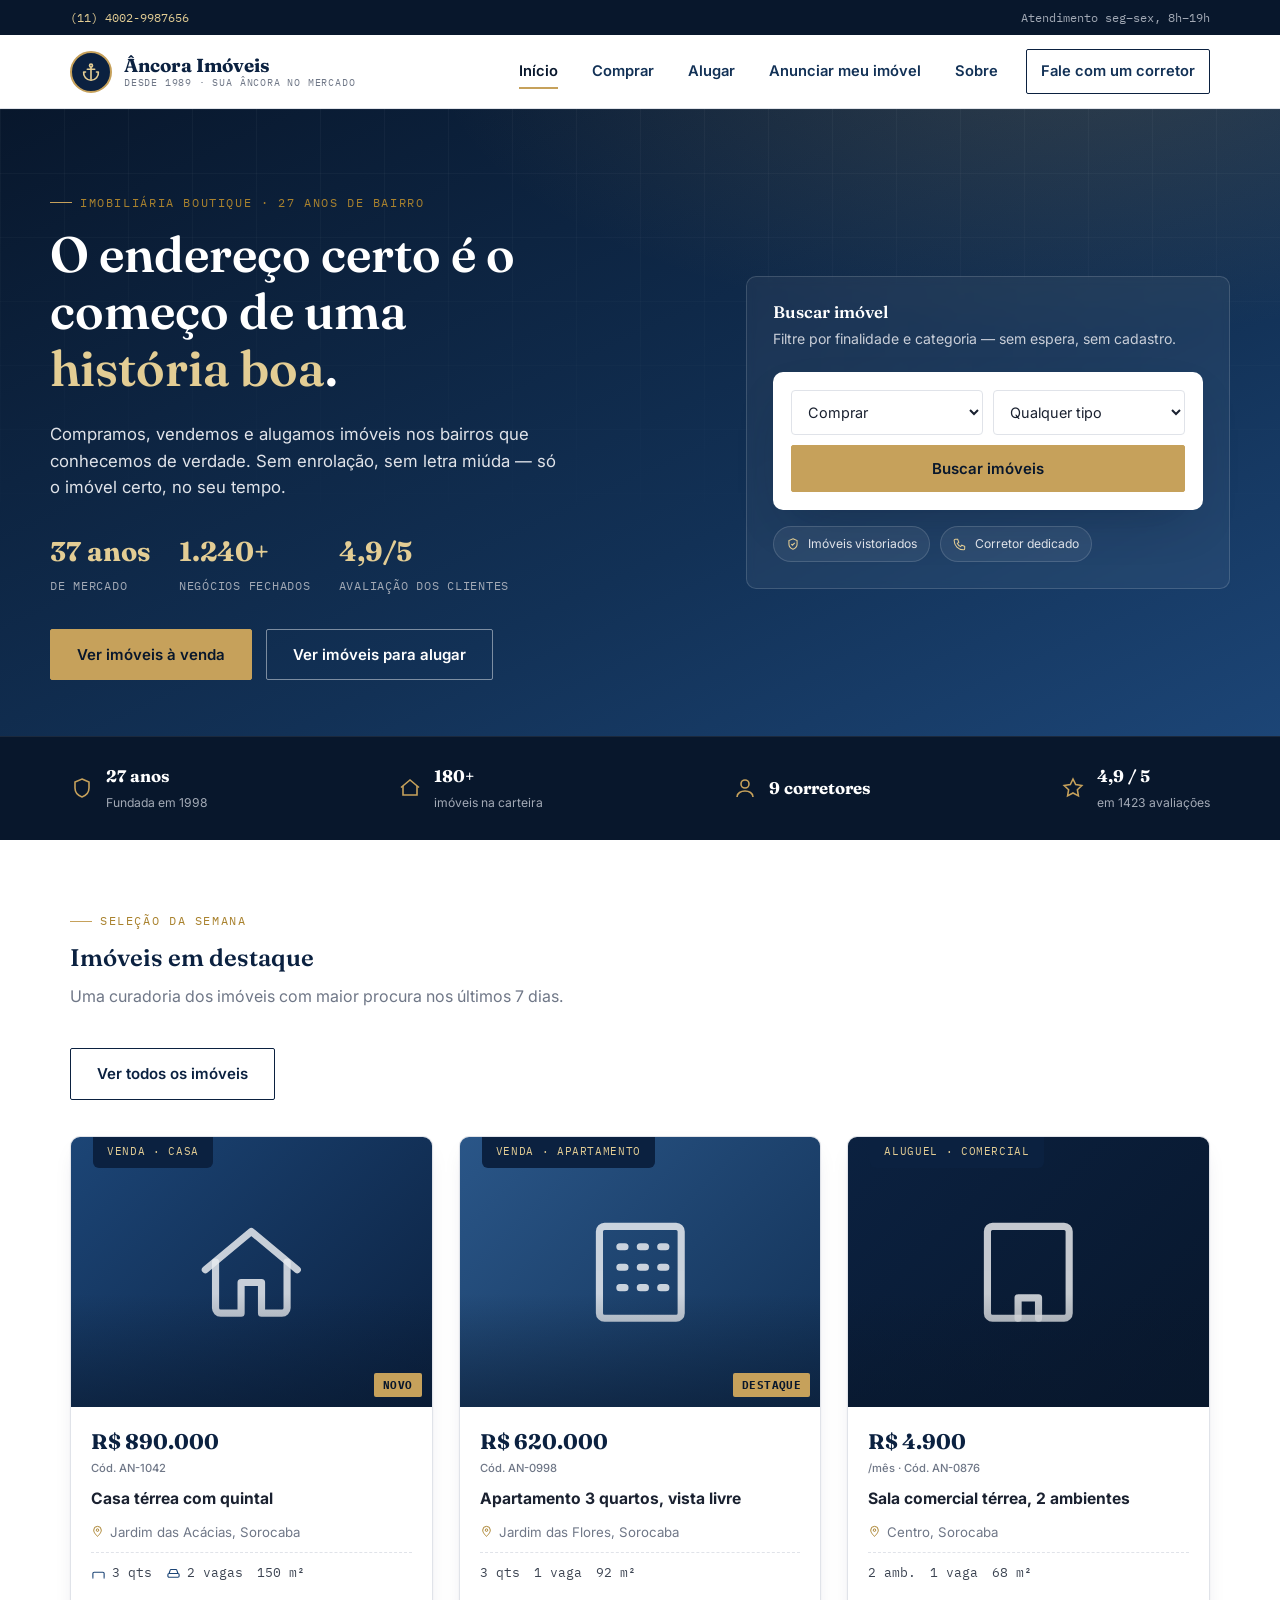
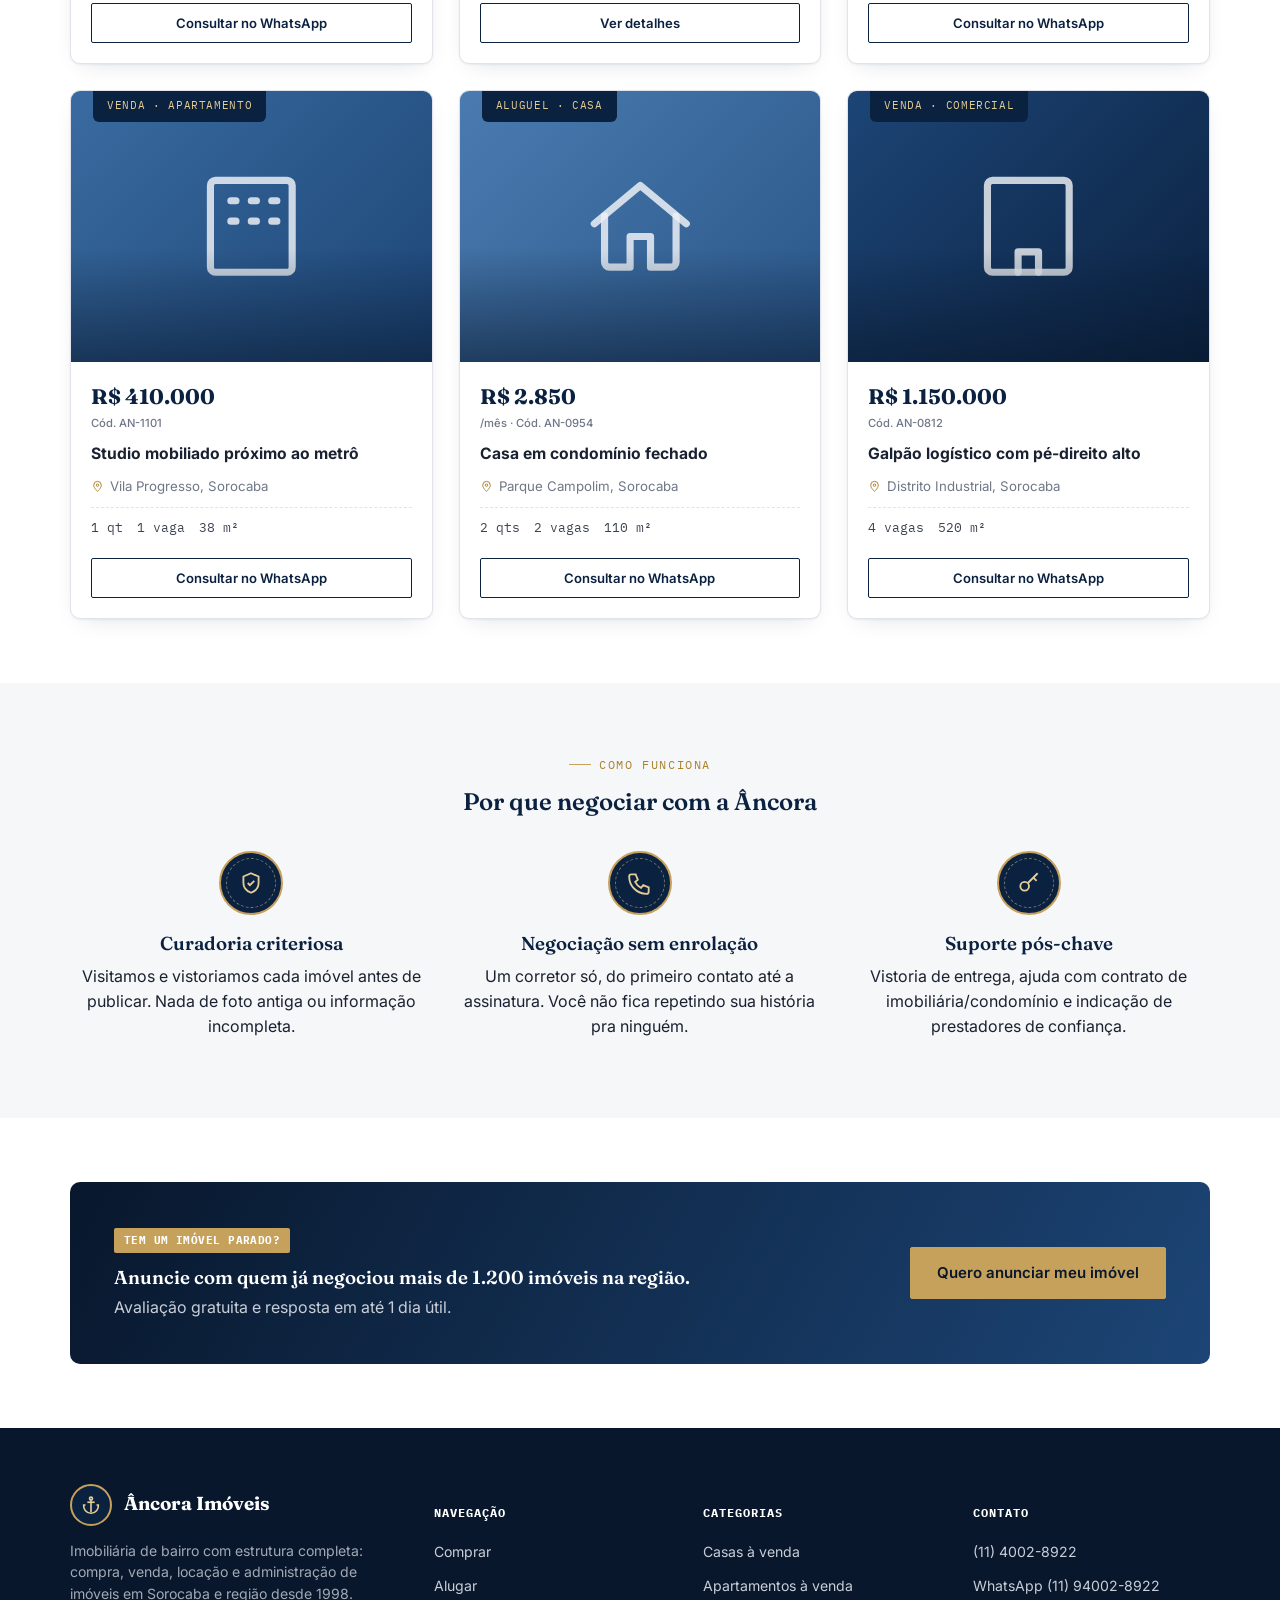
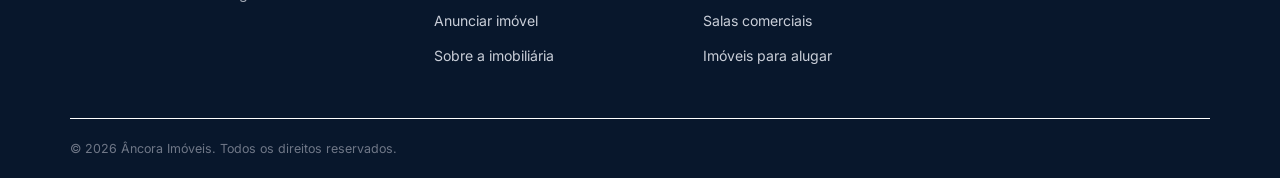
==== commit 85128f5b: "removido os CRECI" ====
--- a/html/index.html
+++ b/html/index.html
@@ -17,7 +17,7 @@
     <div class="topbar__links">
       <a href="tel:+551140028922">(11) 4002-9987656</a>
     </div>
-    <div class="topbar__seal">CRECI-J 24.681 · Atendimento seg–sex, 8h–19h</div>
+    <div class="topbar__seal">Atendimento seg–sex, 8h–19h</div>
   </div>
 </div>
 
@@ -103,7 +103,7 @@
     </div>
     <div class="trustbar__item">
       <svg viewBox="0 0 24 24" fill="none" stroke="currentColor" stroke-width="1.6"><circle cx="12" cy="8" r="4"/><path d="M4 21c0-4 4-6 8-6s8 2 8 6"/></svg>
-      <div><b>9 corretores</b><span>com CRECI ativo</span></div>
+      <div><b>9 corretores</b></div>
     </div>
     <div class="trustbar__item">
       <svg viewBox="0 0 24 24" fill="none" stroke="currentColor" stroke-width="1.6"><path d="M12 3l2.7 5.6 6.1.9-4.4 4.3 1 6.1L12 17l-5.4 2.9 1-6.1L3.2 9.5l6.1-.9L12 3Z"/></svg>
@@ -287,7 +287,6 @@
           <span class="brand__mark"><svg viewBox="0 0 24 24" fill="none" stroke="currentColor" stroke-width="1.8" style="color:#e3cd94"><circle cx="12" cy="5" r="1.6"/><path d="M12 7v13"/><path d="M6 12H4a8 8 0 0 0 8 9 8 8 0 0 0 8-9h-2"/><path d="M8 9h8"/></svg></span>
           <span class="brand__text">
             <span class="brand__name">Âncora Imóveis</span>
-            <span class="brand__tag">CRECI-J 24.681</span>
           </span>
         </a>
         <p>Imobiliária de bairro com estrutura completa: compra, venda, locação e administração de imóveis em Sorocaba e região desde 1998.</p>
@@ -321,7 +320,6 @@
     </div>
     <div class="footer__bottom">
       <span>© 2026 Âncora Imóveis. Todos os direitos reservados.</span>
-      <span>CRECI-J 24.681-SP</span>
     </div>
   </div>
 </footer>
